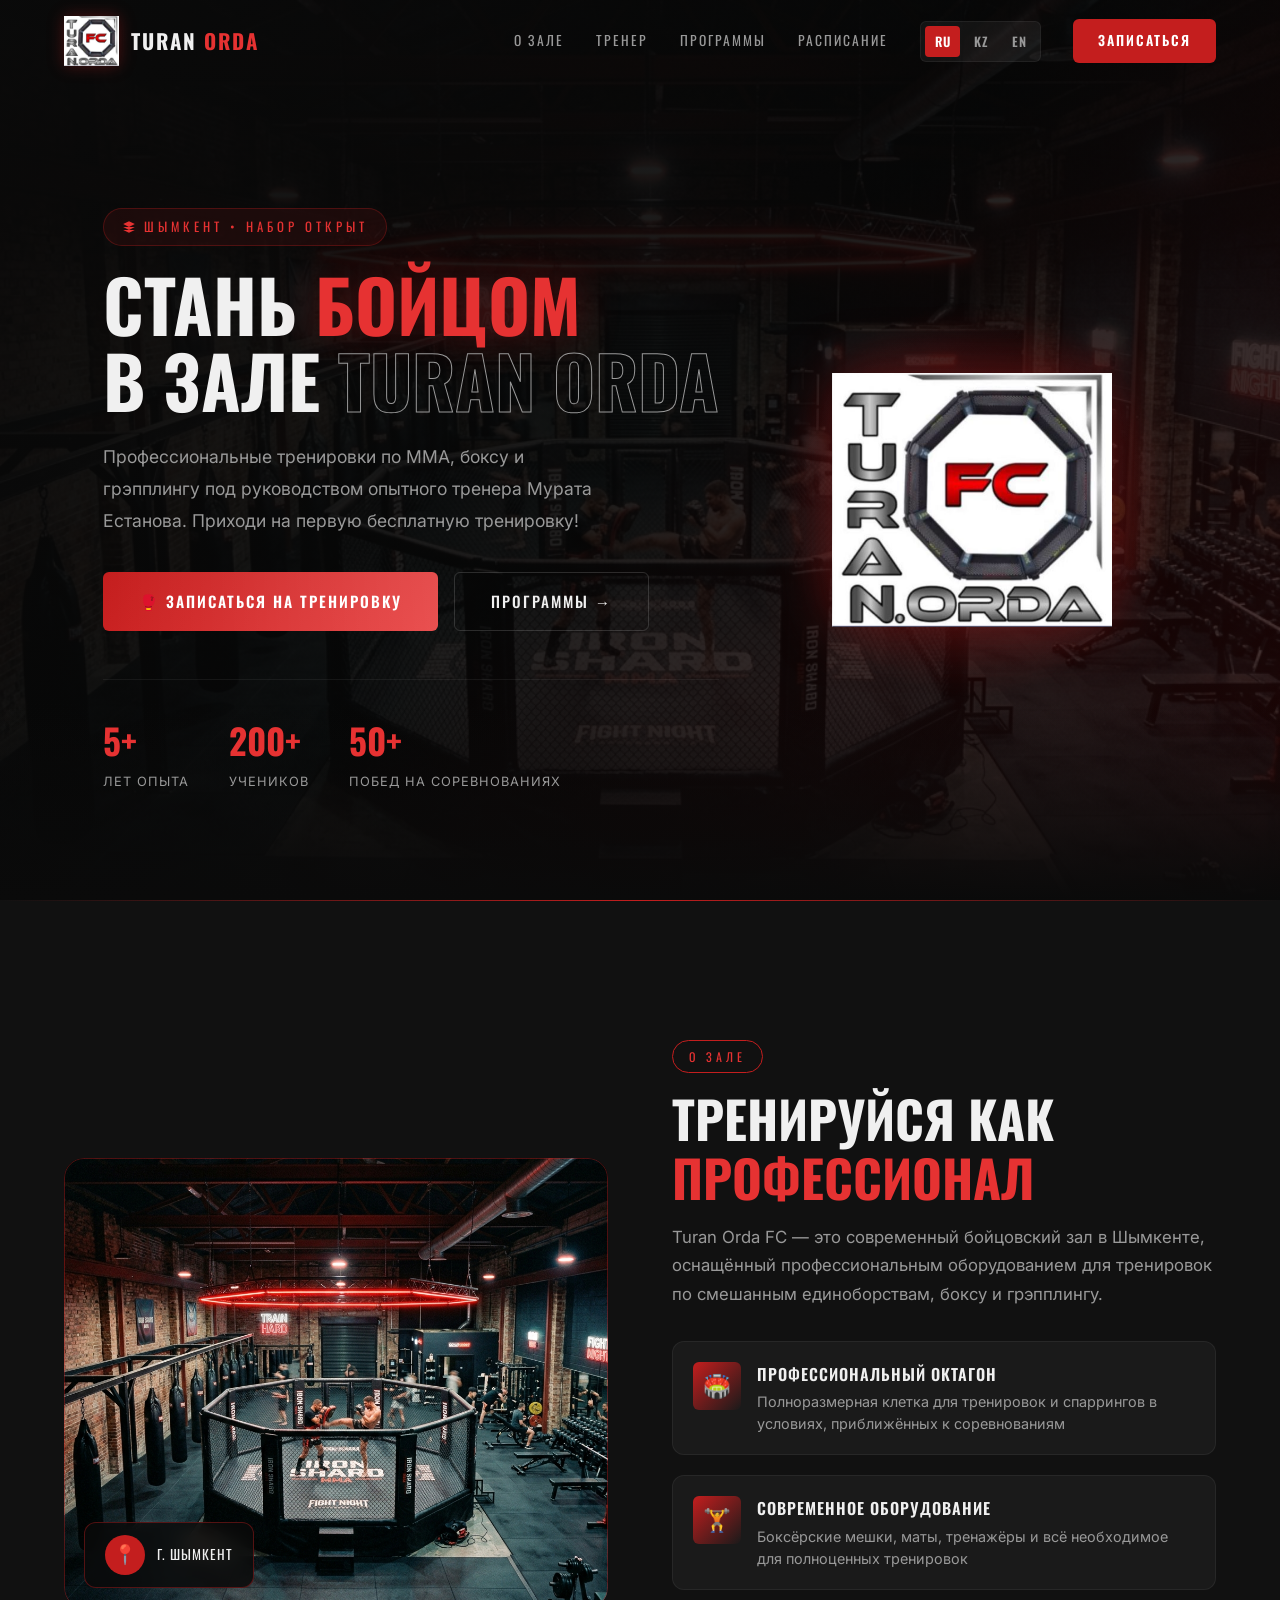
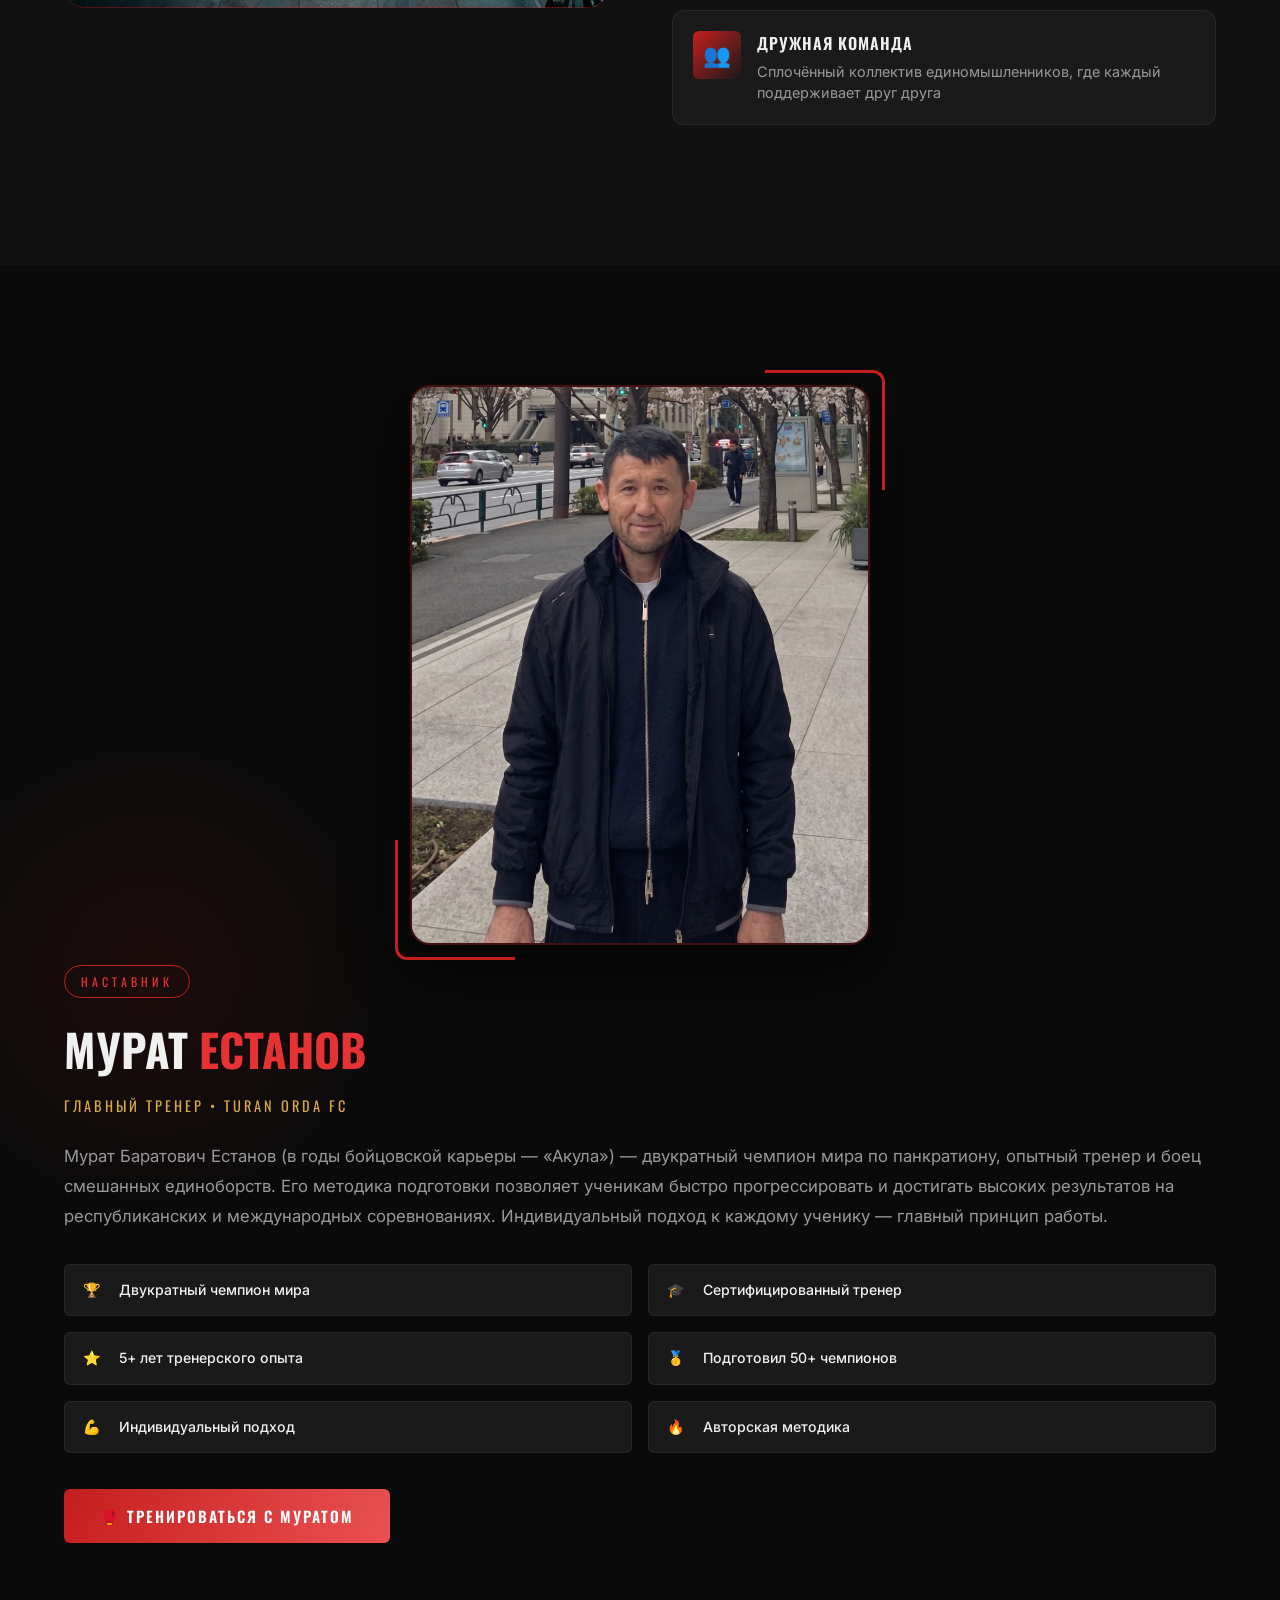
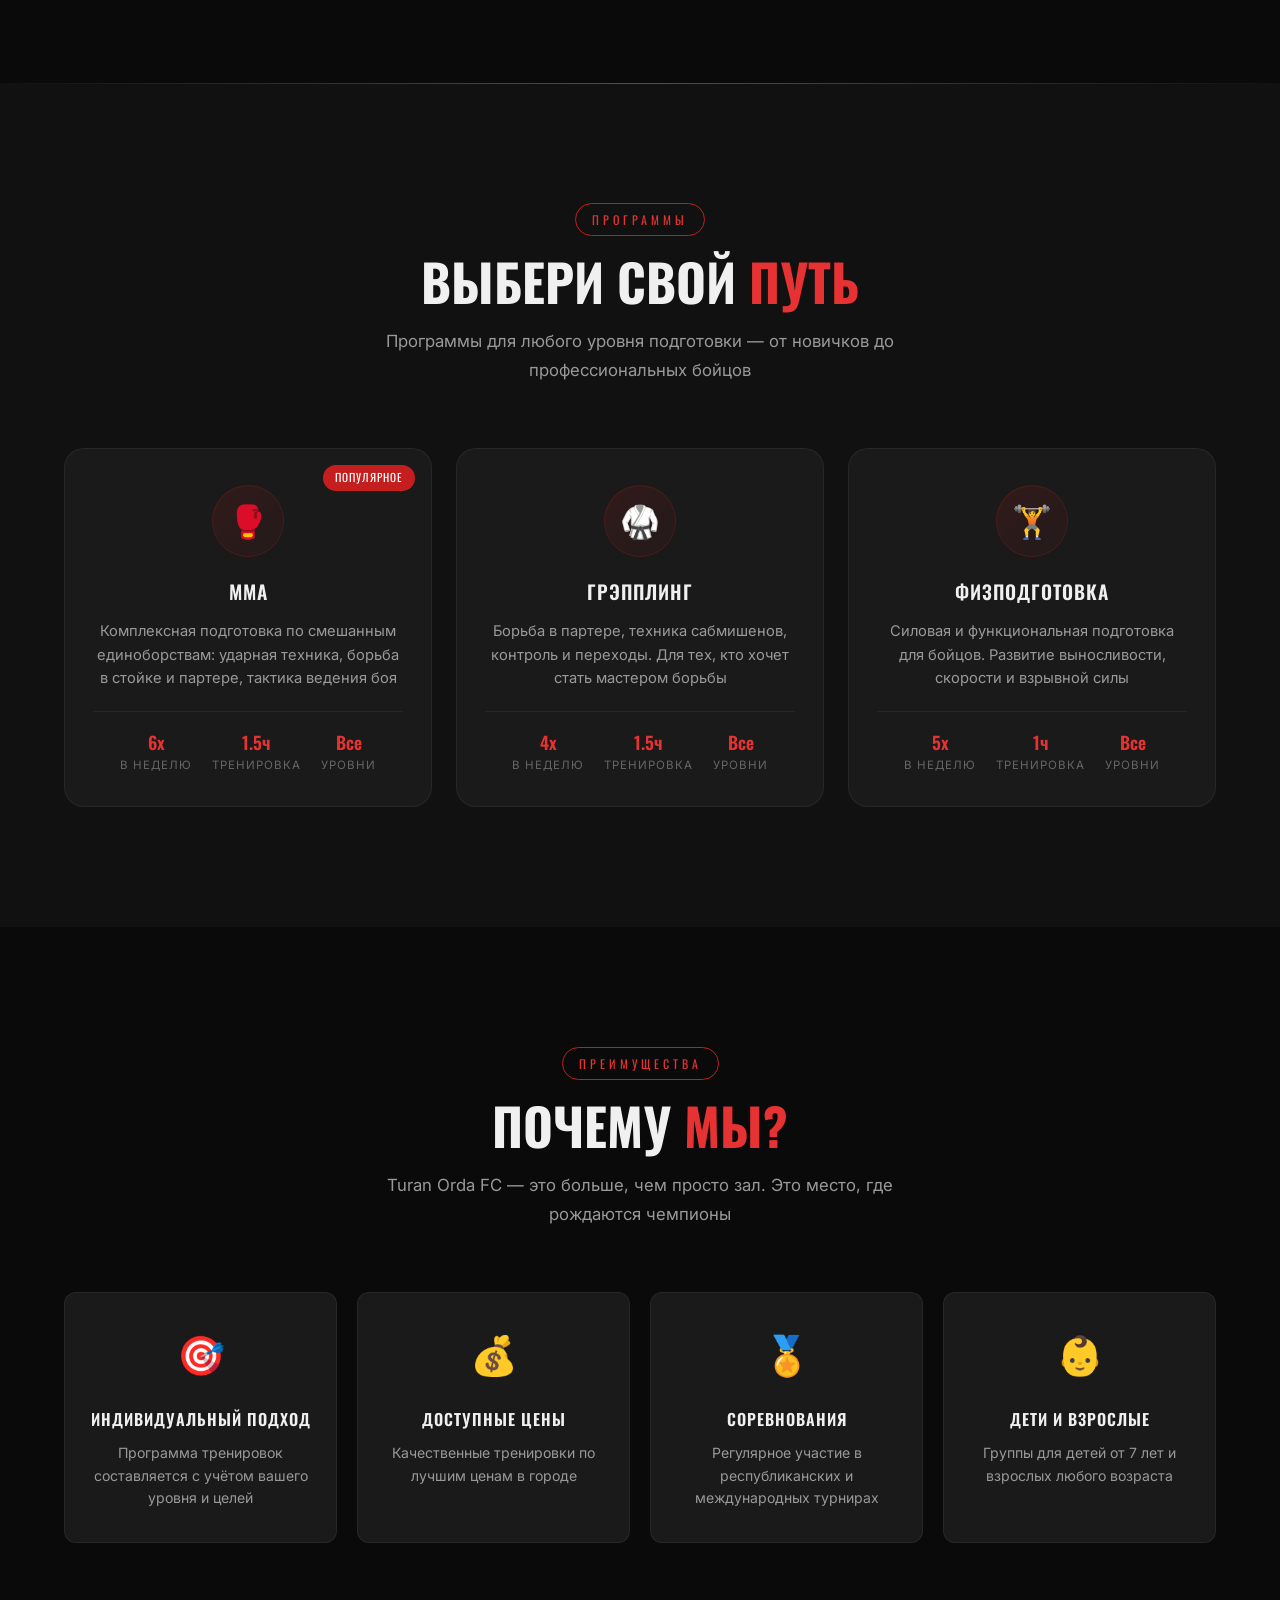
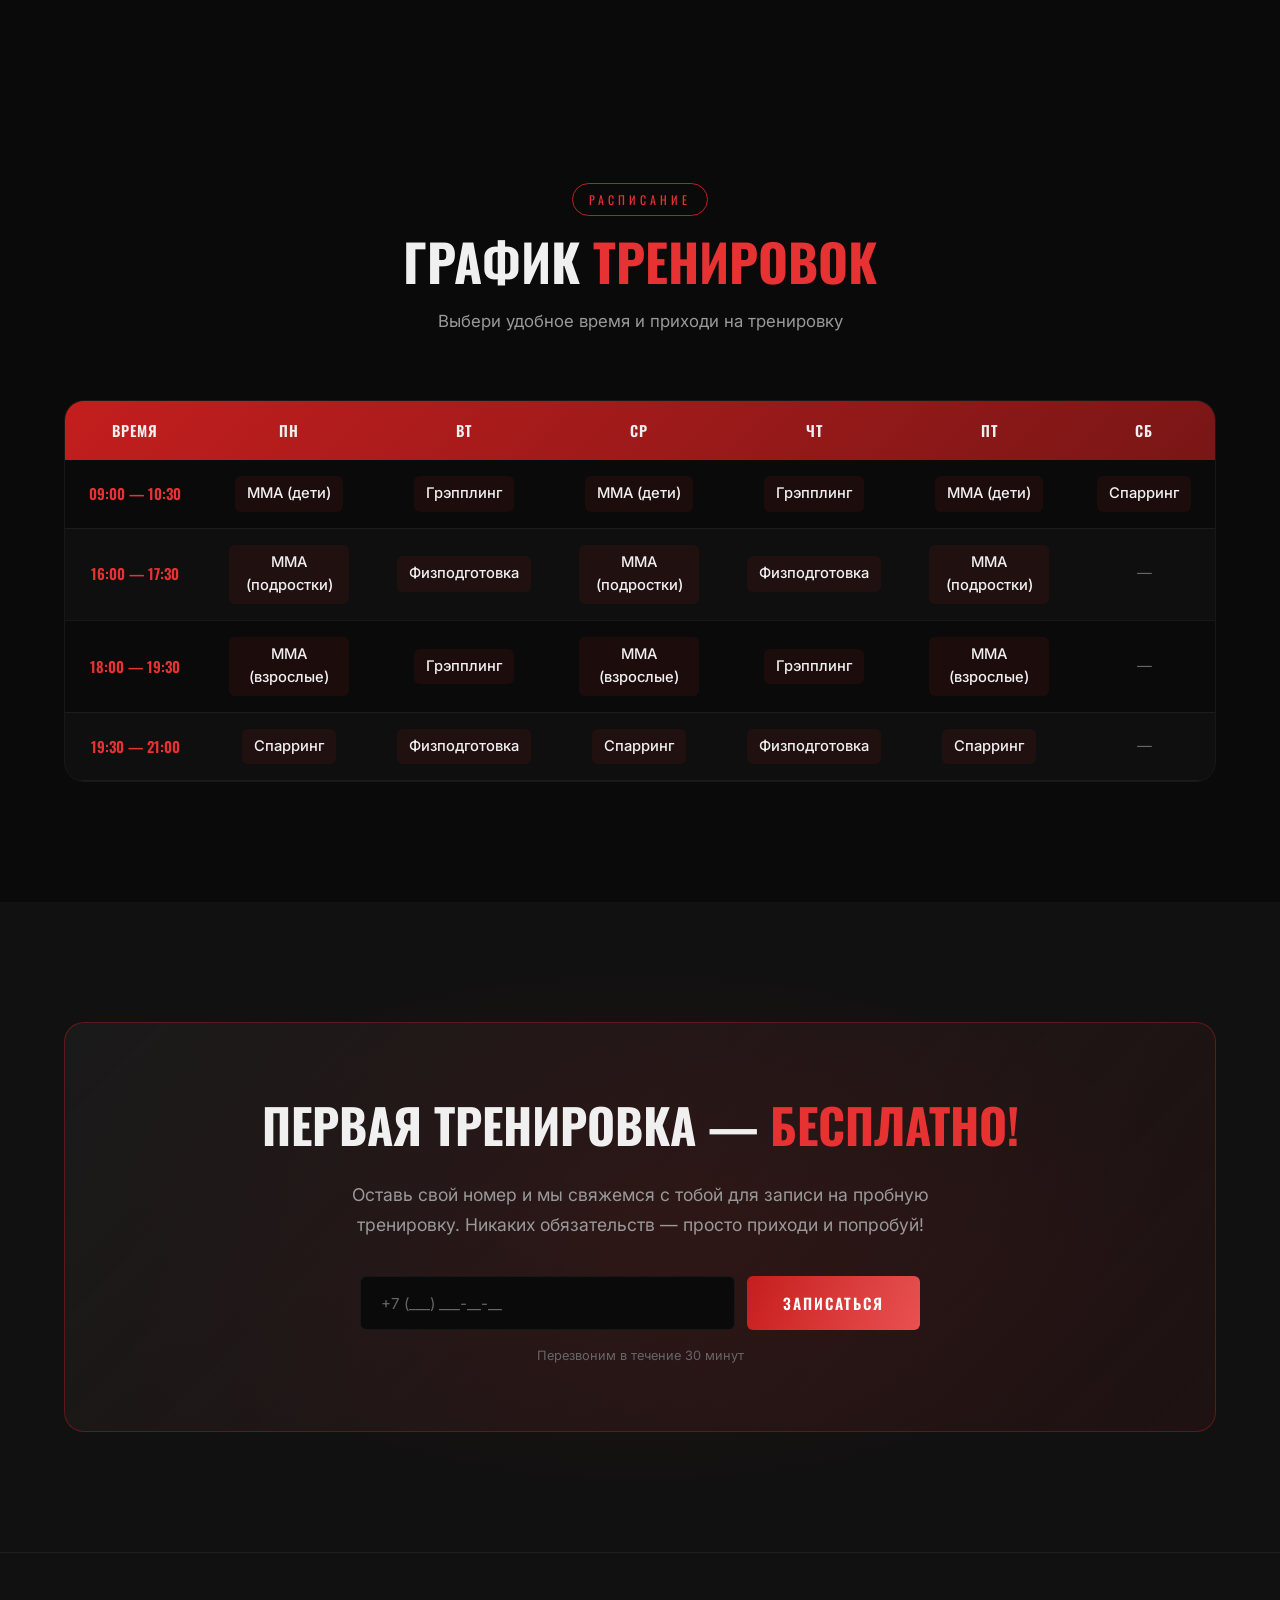
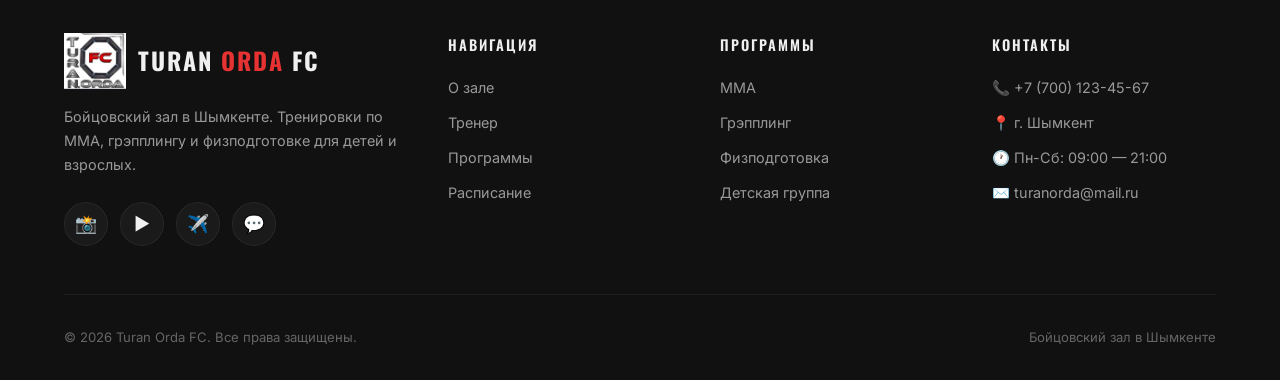
==== dark/index.html @ c07f5b9b "Initial commit: Turan Orda Landing Page" ====
<!DOCTYPE html>
<html lang="ru">
<head>
  <meta charset="UTF-8">
  <meta name="viewport" content="width=device-width, initial-scale=1.0">
  <meta name="description" content="Turan Orda FC — бойцовский зал в Шымкенте. Тренировки по ММА, боксу, грэпплингу под руководством тренера Мурата Естанова. Набор учеников!">
  <meta name="keywords" content="Туран Орда, Turan Orda FC, ММА Шымкент, бокс Шымкент, бойцовский клуб, Мурат Естанов, единоборства, тренировки">
  <title>Turan Orda FC — Бойцовский зал в Шымкенте | Набор учеников</title>
  <link rel="stylesheet" href="style.css">
  <link rel="icon" type="image/png" href="images/logo.png">
</head>
<body>

  <!-- ===== NAVBAR ===== -->
  <nav class="navbar" id="navbar">
    <div class="container">
      <a href="#" class="nav-logo">
        <img src="images/logo.png" alt="Turan Orda FC Logo">
        <span class="nav-logo-text">Turan <span>Orda</span></span>
      </a>
      <div class="nav-links" id="navLinks">
        <a href="#about" data-i18n="nav-about">О зале</a>
        <a href="#trainer" data-i18n="nav-trainer">Тренер</a>
        <a href="#programs" data-i18n="nav-programs">Программы</a>
        <a href="#schedule" data-i18n="nav-schedule">Расписание</a>

        <!-- Language Switcher -->
        <div class="lang-switcher">
          <button class="lang-btn active" data-lang="ru">RU</button>
          <button class="lang-btn" data-lang="kz">KZ</button>
          <button class="lang-btn" data-lang="en">EN</button>
        </div>

        <a href="#" class="nav-cta" id="navCtaBtn" data-i18n="nav-cta">Записаться</a>
      </div>
      <div class="nav-hamburger" id="hamburger" aria-label="Меню">
        <span></span>
        <span></span>
        <span></span>
      </div>
    </div>
  </nav>

  <!-- ===== HERO ===== -->
  <section class="hero" id="hero">
    <div class="hero-bg">
      <img src="images/gym.png" alt="Turan Orda FC Gym">
    </div>
    <div class="container">
      <div class="hero-content">
        <div class="hero-tag">
          <svg viewBox="0 0 24 24"><path d="M12 2L2 7l10 5 10-5-10-5zM2 17l10 5 10-5M2 12l10 5 10-5"/></svg>
          <span data-i18n="hero-tag">Шымкент • Набор открыт</span>
        </div>
        <h1 class="hero-title" data-i18n="hero-title">
          Стань <span class="highlight">бойцом</span><br>
          в зале <span class="outline-text">Turan Orda</span>
        </h1>
        <p class="hero-desc" data-i18n="hero-desc">
          Профессиональные тренировки по ММА, боксу и грэпплингу под руководством 
          опытного тренера Мурата Естанова. Приходи на первую бесплатную тренировку!
        </p>
        <div class="hero-buttons">
          <button class="btn-primary" id="heroCtaBtn">
            <span data-i18n="hero-btn-cta">🥊 Записаться на тренировку</span>
          </button>
          <a href="#programs" class="btn-outline">
            <span data-i18n="hero-btn-programs">Программы →</span>
          </a>
        </div>
        <div class="hero-stats">
          <div class="hero-stat">
            <div class="hero-stat-number" id="statYears">5+</div>
            <div class="hero-stat-label" data-i18n="hero-stat-years">Лет опыта</div>
          </div>
          <div class="hero-stat">
            <div class="hero-stat-number" id="statStudents">200+</div>
            <div class="hero-stat-label" data-i18n="hero-stat-students">Учеников</div>
          </div>
          <div class="hero-stat">
            <div class="hero-stat-number" id="statWins">50+</div>
            <div class="hero-stat-label" data-i18n="hero-stat-wins">Побед на соревнованиях</div>
          </div>
        </div>
      </div>
      <div class="hero-visual">
        <div class="hero-logo-wrapper">
          <img src="images/logo.png" alt="Turan Orda FC">
        </div>
      </div>
    </div>
  </section>

  <!-- ===== ABOUT ===== -->
  <section class="about" id="about">
    <div class="container">
      <div class="about-image-wrapper animate-on-scroll">
        <img src="images/gym.png" alt="Зал Turan Orda FC внутри">
        <div class="about-image-badge">
          <div class="about-image-badge-icon">📍</div>
          <div class="about-image-badge-text" data-i18n="about-badge-city">г. Шымкент</div>
        </div>
      </div>
      <div class="about-content animate-on-scroll">
        <span class="section-badge" data-i18n="about-badge">О зале</span>
        <h2 class="section-title" data-i18n="about-title">Тренируйся как <span>профессионал</span></h2>
        <p class="section-subtitle" data-i18n="about-subtitle">
          Turan Orda FC — это современный бойцовский зал в Шымкенте, оснащённый профессиональным 
          оборудованием для тренировок по смешанным единоборствам, боксу и грэпплингу.
        </p>
        <div class="about-features">
          <div class="about-feature">
            <div class="about-feature-icon">🏟️</div>
            <div>
              <h4 data-i18n="about-f1-title">Профессиональный октагон</h4>
              <p data-i18n="about-f1-desc">Полноразмерная клетка для тренировок и спаррингов в условиях, приближённых к соревнованиям</p>
            </div>
          </div>
          <div class="about-feature">
            <div class="about-feature-icon">🏋️</div>
            <div>
              <h4 data-i18n="about-f2-title">Современное оборудование</h4>
              <p data-i18n="about-f2-desc">Боксёрские мешки, маты, тренажёры и всё необходимое для полноценных тренировок</p>
            </div>
          </div>
          <div class="about-feature">
            <div class="about-feature-icon">👥</div>
            <div>
              <h4 data-i18n="about-f3-title">Дружная команда</h4>
              <p data-i18n="about-f3-desc">Сплочённый коллектив единомышленников, где каждый поддерживает друг друга</p>
            </div>
          </div>
        </div>
      </div>
    </div>
  </section>

  <!-- ===== TRAINER ===== -->
  <section class="trainer" id="trainer">
    <div class="container">
      <div class="trainer-image animate-on-scroll">
        <img src="images/trainer.jpg" alt="Тренер Мурат Естанов" class="trainer-photo">
        <div class="trainer-photo-decoration"></div>
        <div class="trainer-photo-decoration-bottom"></div>
      </div>
      <div class="trainer-content animate-on-scroll">
        <span class="section-badge" data-i18n="trainer-badge">Наставник</span>
        <h2 class="trainer-name" data-i18n="trainer-name">Мурат <span>Естанов</span></h2>
        <div class="trainer-role" data-i18n="trainer-role">Главный тренер • Turan Orda FC</div>
        <p class="trainer-bio" data-i18n="trainer-bio">
          Мурат Баратович Естанов (в годы бойцовской карьеры — «Акула») — двукратный чемпион мира по панкратиону, опытный тренер и боец смешанных единоборств. Его методика подготовки позволяет ученикам быстро прогрессировать и достигать высоких результатов на республиканских и международных соревнованиях. Индивидуальный подход к каждому ученику — главный принцип работы.
        </p>
        <div class="trainer-achievements">
          <div class="trainer-achievement">
            <span class="trainer-achievement-icon">🏆</span>
            <span data-i18n="trainer-a1">Двукратный чемпион мира</span>
          </div>
          <div class="trainer-achievement">
            <span class="trainer-achievement-icon">🎓</span>
            <span data-i18n="trainer-a2">Сертифицированный тренер</span>
          </div>
          <div class="trainer-achievement">
            <span class="trainer-achievement-icon">⭐</span>
            <span data-i18n="trainer-a3">5+ лет тренерского опыта</span>
          </div>
          <div class="trainer-achievement">
            <span class="trainer-achievement-icon">🥇</span>
            <span data-i18n="trainer-a4">Подготовил 50+ чемпионов</span>
          </div>
          <div class="trainer-achievement">
            <span class="trainer-achievement-icon">💪</span>
            <span data-i18n="trainer-a5">Индивидуальный подход</span>
          </div>
          <div class="trainer-achievement">
            <span class="trainer-achievement-icon">🔥</span>
            <span data-i18n="trainer-a6">Авторская методика</span>
          </div>
        </div>
        <button class="btn-primary" id="trainerCtaBtn">
          <span data-i18n="trainer-btn-cta">🥊 Тренироваться с Муратом</span>
        </button>
      </div>
    </div>
  </section>

  <!-- ===== PROGRAMS ===== -->
  <section class="programs" id="programs">
    <div class="container">
      <div class="programs-header animate-on-scroll">
        <span class="section-badge" data-i18n="programs-badge">Программы</span>
        <h2 class="section-title" data-i18n="programs-title">Выбери свой <span>путь</span></h2>
        <p class="section-subtitle" data-i18n="programs-subtitle">
          Программы для любого уровня подготовки — от новичков до профессиональных бойцов
        </p>
      </div>
      <div class="programs-grid">
        <div class="program-card animate-on-scroll">
          <span class="program-card-tag" data-i18n="programs-tag-popular">Популярное</span>
          <div class="program-card-icon">🥊</div>
          <div class="program-card-body">
            <h3 class="program-card-title" data-i18n="program1-title">ММА</h3>
            <p class="program-card-desc" data-i18n="program1-desc">
              Комплексная подготовка по смешанным единоборствам: ударная техника, борьба в стойке и партере, тактика ведения боя
            </p>
            <div class="program-card-details">
              <div class="program-card-detail">
                <div class="program-card-detail-value">6x</div>
                <div class="program-card-detail-label" data-i18n="program-label-week">в неделю</div>
              </div>
              <div class="program-card-detail">
                <div class="program-card-detail-value">1.5ч</div>
                <div class="program-card-detail-label" data-i18n="program-label-class">тренировка</div>
              </div>
              <div class="program-card-detail">
                <div class="program-card-detail-value" data-i18n="program-val-all">Все</div>
                <div class="program-card-detail-label" data-i18n="program-label-groups">уровни</div>
              </div>
            </div>
          </div>
        </div>

        <div class="program-card animate-on-scroll">
          <div class="program-card-icon">🥋</div>
          <div class="program-card-body">
            <h3 class="program-card-title" data-i18n="program2-title">Грэпплинг</h3>
            <p class="program-card-desc" data-i18n="program2-desc">
              Борьба в партере, техника сабмишенов, контроль и переходы. Для тех, кто хочет стать мастером борьбы
            </p>
            <div class="program-card-details">
              <div class="program-card-detail">
                <div class="program-card-detail-value">4x</div>
                <div class="program-card-detail-label" data-i18n="program-label-week">в неделю</div>
              </div>
              <div class="program-card-detail">
                <div class="program-card-detail-value">1.5ч</div>
                <div class="program-card-detail-label" data-i18n="program-label-class">тренировка</div>
              </div>
              <div class="program-card-detail">
                <div class="program-card-detail-value" data-i18n="program-val-all">Все</div>
                <div class="program-card-detail-label" data-i18n="program-label-groups">уровни</div>
              </div>
            </div>
          </div>
        </div>

        <div class="program-card animate-on-scroll">
          <div class="program-card-icon">🏋️</div>
          <div class="program-card-body">
            <h3 class="program-card-title" data-i18n="program3-title">Физподготовка</h3>
            <p class="program-card-desc" data-i18n="program3-desc">
              Силовая и функциональная подготовка для бойцов. Развитие выносливости, скорости и взрывной силы
            </p>
            <div class="program-card-details">
              <div class="program-card-detail">
                <div class="program-card-detail-value">5x</div>
                <div class="program-card-detail-label" data-i18n="program-label-week">в неделю</div>
              </div>
              <div class="program-card-detail">
                <div class="program-card-detail-value">1ч</div>
                <div class="program-card-detail-label" data-i18n="program-label-class">тренировка</div>
              </div>
              <div class="program-card-detail">
                <div class="program-card-detail-value" data-i18n="program-val-all">Все</div>
                <div class="program-card-detail-label" data-i18n="program-label-groups">уровни</div>
              </div>
            </div>
          </div>
        </div>
      </div>
    </div>
  </section>

  <!-- ===== BENEFITS ===== -->
  <section class="benefits" id="benefits">
    <div class="container">
      <div class="benefits-header animate-on-scroll">
        <span class="section-badge" data-i18n="benefits-badge">Преимущества</span>
        <h2 class="section-title" data-i18n="benefits-title">Почему <span>мы?</span></h2>
        <p class="section-subtitle" data-i18n="benefits-subtitle">
          Turan Orda FC — это больше, чем просто зал. Это место, где рождаются чемпионы
        </p>
      </div>
      <div class="benefits-grid">
        <div class="benefit-card animate-on-scroll">
          <span class="benefit-icon">🎯</span>
          <h4 class="benefit-title" data-i18n="benefit1-title">Индивидуальный подход</h4>
          <p class="benefit-desc" data-i18n="benefit1-desc">Программа тренировок составляется с учётом вашего уровня и целей</p>
        </div>
        <div class="benefit-card animate-on-scroll">
          <span class="benefit-icon">💰</span>
          <h4 class="benefit-title" data-i18n="benefit2-title">Доступные цены</h4>
          <p class="benefit-desc" data-i18n="benefit2-desc">Качественные тренировки по лучшим ценам в городе</p>
        </div>
        <div class="benefit-card animate-on-scroll">
          <span class="benefit-icon">🏅</span>
          <h4 class="benefit-title" data-i18n="benefit3-title">Соревнования</h4>
          <p class="benefit-desc" data-i18n="benefit3-desc">Регулярное участие в республиканских и международных турнирах</p>
        </div>
        <div class="benefit-card animate-on-scroll">
          <span class="benefit-icon">👶</span>
          <h4 class="benefit-title" data-i18n="benefit4-title">Дети и взрослые</h4>
          <p class="benefit-desc" data-i18n="benefit4-desc">Группы для детей от 7 лет и взрослых любого возраста</p>
        </div>
      </div>
    </div>
  </section>

  <!-- ===== SCHEDULE ===== -->
  <section class="schedule" id="schedule">
    <div class="container">
      <div class="schedule-header animate-on-scroll">
        <span class="section-badge" data-i18n="schedule-badge">Расписание</span>
        <h2 class="section-title" data-i18n="schedule-title">График <span>тренировок</span></h2>
        <p class="section-subtitle" data-i18n="schedule-subtitle">
          Выбери удобное время и приходи на тренировку
        </p>
      </div>
      <div class="schedule-table-wrapper animate-on-scroll">
        <table class="schedule-table">
          <thead>
            <tr>
              <th data-i18n="sch-time">Время</th>
              <th data-i18n="sch-mon">Пн</th>
              <th data-i18n="sch-tue">Вт</th>
              <th data-i18n="sch-wed">Ср</th>
              <th data-i18n="sch-thu">Чт</th>
              <th data-i18n="sch-fri">Пт</th>
              <th data-i18n="sch-sat">Сб</th>
            </tr>
          </thead>
          <tbody>
            <tr>
              <td class="schedule-time">09:00 — 10:30</td>
              <td><span class="schedule-active" data-i18n="sch-active-kids-mma">ММА (дети)</span></td>
              <td><span class="schedule-active" data-i18n="sch-active-grap">Грэпплинг</span></td>
              <td><span class="schedule-active" data-i18n="sch-active-kids-mma">ММА (дети)</span></td>
              <td><span class="schedule-active" data-i18n="sch-active-grap">Грэпплинг</span></td>
              <td><span class="schedule-active" data-i18n="sch-active-kids-mma">ММА (дети)</span></td>
              <td><span class="schedule-active" data-i18n="sch-active-spar">Спарринг</span></td>
            </tr>
            <tr>
              <td class="schedule-time">16:00 — 17:30</td>
              <td><span class="schedule-active" data-i18n="sch-active-teens-mma">ММА (подростки)</span></td>
              <td><span class="schedule-active" data-i18n="sch-active-ofp">Физподготовка</span></td>
              <td><span class="schedule-active" data-i18n="sch-active-teens-mma">ММА (подростки)</span></td>
              <td><span class="schedule-active" data-i18n="sch-active-ofp">Физподготовка</span></td>
              <td><span class="schedule-active" data-i18n="sch-active-teens-mma">ММА (подростки)</span></td>
              <td><span class="schedule-rest">—</span></td>
            </tr>
            <tr>
              <td class="schedule-time">18:00 — 19:30</td>
              <td><span class="schedule-active" data-i18n="sch-active-adults-mma">ММА (взрослые)</span></td>
              <td><span class="schedule-active" data-i18n="sch-active-grap">Грэпплинг</span></td>
              <td><span class="schedule-active" data-i18n="sch-active-adults-mma">ММА (взрослые)</span></td>
              <td><span class="schedule-active" data-i18n="sch-active-grap">Грэпплинг</span></td>
              <td><span class="schedule-active" data-i18n="sch-active-adults-mma">ММА (взрослые)</span></td>
              <td><span class="schedule-rest">—</span></td>
            </tr>
            <tr>
              <td class="schedule-time">19:30 — 21:00</td>
              <td><span class="schedule-active" data-i18n="sch-active-spar">Спарринг</span></td>
              <td><span class="schedule-active" data-i18n="sch-active-ofp">Физподготовка</span></td>
              <td><span class="schedule-active" data-i18n="sch-active-spar">Спарринг</span></td>
              <td><span class="schedule-active" data-i18n="sch-active-ofp">Физподготовка</span></td>
              <td><span class="schedule-active" data-i18n="sch-active-spar">Спарринг</span></td>
              <td><span class="schedule-rest">—</span></td>
            </tr>
          </tbody>
        </table>
      </div>
    </div>
  </section>

  <!-- ===== CTA ===== -->
  <section class="cta" id="cta">
    <div class="container">
      <div class="cta-box animate-on-scroll">
        <h2 class="cta-title" data-i18n="cta-title">Первая тренировка — <span>бесплатно!</span></h2>
        <p class="cta-desc" data-i18n="cta-desc">
          Оставь свой номер и мы свяжемся с тобой для записи на пробную тренировку. 
          Никаких обязательств — просто приходи и попробуй!
        </p>
        <div class="cta-form" id="ctaForm">
          <input type="tel" placeholder="+7 (___) ___-__-__" id="ctaPhone" autocomplete="tel" data-i18n="[placeholder]cta-phone-placeholder">
          <button class="btn-primary" id="ctaSubmitBtn" data-i18n="cta-btn">Записаться</button>
        </div>
        <p class="cta-note" data-i18n="cta-note">Перезвоним в течение 30 минут</p>
      </div>
    </div>
  </section>

  <!-- ===== FOOTER ===== -->
  <footer class="footer" id="contacts">
    <div class="container">
      <div class="footer-grid">
        <div class="footer-brand">
          <div class="footer-brand-logo">
            <img src="images/logo.png" alt="Turan Orda FC">
            <span class="footer-brand-name">Turan <span>Orda</span> FC</span>
          </div>
          <p data-i18n="footer-desc">
            Бойцовский зал в Шымкенте. Тренировки по ММА, грэпплингу и физподготовке 
            для детей и взрослых.
          </p>
          <div class="footer-social">
            <a href="#" title="Instagram" aria-label="Instagram">📸</a>
            <a href="#" title="YouTube" aria-label="YouTube">▶️</a>
            <a href="#" title="Telegram" aria-label="Telegram">✈️</a>
            <a href="#" title="WhatsApp" aria-label="WhatsApp">💬</a>
          </div>
        </div>
        <div class="footer-column">
          <h4 data-i18n="footer-col-nav">Навигация</h4>
          <ul>
            <li><a href="#about" data-i18n="nav-about">О зале</a></li>
            <li><a href="#trainer" data-i18n="nav-trainer">Тренер</a></li>
            <li><a href="#programs" data-i18n="nav-programs">Программы</a></li>
            <li><a href="#schedule" data-i18n="nav-schedule">Расписание</a></li>
          </ul>
        </div>
        <div class="footer-column">
          <h4 data-i18n="footer-col-prog">Программы</h4>
          <ul>
            <li><a href="#programs" data-i18n="program1-title">ММА</a></li>
            <li><a href="#programs" data-i18n="program2-title">Грэпплинг</a></li>
            <li><a href="#programs" data-i18n="program3-title">Физподготовка</a></li>
            <li><a href="#programs" data-i18n="footer-kids-group">Детская группа</a></li>
          </ul>
        </div>
        <div class="footer-column">
          <h4 data-i18n="footer-col-contacts">Контакты</h4>
          <ul>
            <li><a href="tel:+77001234567">📞 +7 (700) 123-45-67</a></li>
            <li><a href="#" data-i18n="footer-address">📍 г. Шымкент</a></li>
            <li><a href="#" data-i18n="footer-hours">🕐 Пн-Сб: 09:00 — 21:00</a></li>
            <li><a href="mailto:turanorda@mail.ru">✉️ turanorda@mail.ru</a></li>
          </ul>
        </div>
      </div>
      <div class="footer-bottom">
        <p data-i18n="footer-copyright">© 2026 Turan Orda FC. Все права защищены.</p>
        <p data-i18n="footer-sub-copyright">Бойцовский зал в Шымкенте</p>
      </div>
    </div>
  </footer>

  <!-- ===== MODAL ===== -->
  <div class="modal-overlay" id="modalOverlay">
    <div class="modal" id="signupModal">
      <button class="modal-close" id="modalClose" aria-label="Закрыть">✕</button>
      <div id="modalFormContent">
        <h2 data-i18n="modal-title">Запись на <span>тренировку</span></h2>
        <p data-i18n="modal-desc">Заполни форму и мы свяжемся с тобой</p>
        <form class="modal-form" id="signupForm">
          <input type="text" placeholder="Ваше имя" id="signupName" required data-i18n="[placeholder]modal-name-placeholder">
          <input type="tel" placeholder="+7 (___) ___-__-__" id="signupPhone" required data-i18n="[placeholder]modal-phone-placeholder">
          <select id="signupProgram">
            <option value="" disabled selected data-i18n="modal-opt-prog">Выберите программу</option>
            <option value="mma" data-i18n="program1-title">ММА</option>
            <option value="grappling" data-i18n="program2-title">Грэпплинг</option>
            <option value="fitness" data-i18n="program3-title">Физподготовка</option>
            <option value="kids" data-i18n="footer-kids-group">Детская группа</option>
          </select>
          <select id="signupAge">
            <option value="" disabled selected data-i18n="modal-opt-age">Возрастная группа</option>
            <option value="kids" data-i18n="modal-age-kids">Дети (7-12 лет)</option>
            <option value="teens" data-i18n="modal-age-teens">Подростки (13-17 лет)</option>
            <option value="adults" data-i18n="modal-age-adults">Взрослые (18+)</option>
          </select>
          <button type="submit" class="btn-primary" data-i18n="modal-btn">🥊 Отправить заявку</button>
        </form>
      </div>
      <div class="modal-success" id="modalSuccess">
        <div class="modal-success-icon">✅</div>
        <h3 data-i18n="modal-success-title">Заявка отправлена!</h3>
        <p data-i18n="modal-success-desc">Мы перезвоним вам в ближайшее время для подтверждения записи</p>
      </div>
    </div>
  </div>

  <!-- ===== SCROLL TO TOP ===== -->
  <button class="scroll-top" id="scrollTopBtn" aria-label="Наверх">↑</button>

  <script>
    // ---- Translation Dictionary ----
    const i18n = {
      ru: {
        "nav-about": "О зале",
        "nav-trainer": "Тренер",
        "nav-programs": "Программы",
        "nav-schedule": "Расписание",
        "nav-cta": "Записаться",
        "hero-tag": "Шымкент • Набор открыт",
        "hero-title": "Стань <span class=\"highlight\">бойцом</span><br>в зале <span class=\"outline-text\">Turan Orda</span>",
        "hero-desc": "Профессиональные тренировки по ММА, боксу и грэпплингу под руководством опытного тренера Мурата Естанова. Приходи на первую бесплатную тренировку!",
        "hero-btn-cta": "🥊 Записаться на тренировку",
        "hero-btn-programs": "Программы →",
        "hero-stat-years": "Лет опыта",
        "hero-stat-students": "Учеников",
        "hero-stat-wins": "Побед на соревнованиях",
        "about-badge-city": "г. Шымкент",
        "about-badge": "О зале",
        "about-title": "Тренируйся как <span>профессионал</span>",
        "about-subtitle": "Turan Orda FC — это современный бойцовский зал в Шымкенте, оснащённый профессиональным оборудованием для тренировок по смешанным единоборствам, боксу и грэпплингу.",
        "about-f1-title": "Профессиональный октагон",
        "about-f1-desc": "Полноразмерная клетка для тренировок и спаррингов в условиях, приближённых к соревнованиям",
        "about-f2-title": "Современное оборудование",
        "about-f2-desc": "Боксёрские мешки, маты, тренажёры и всё необходимое для полноценных тренировок",
        "about-f3-title": "Дружная команда",
        "about-f3-desc": "Сплочённый коллектив единомышленников, где каждый поддерживает друг друга",
        "trainer-badge": "Наставник",
        "trainer-name": "Мурат <span>Естанов</span>",
        "trainer-role": "Главный тренер • Turan Orda FC",
        "trainer-bio": "Мурат Баратович Естанов (в годы бойцовской карьеры — «Акула») — двукратный чемпион мира по панкратиону, опытный тренер и боец смешанных единоборств. Его методика подготовки позволяет ученикам быстро прогрессировать и достигать высоких результатов на республиканских и международных соревнованиях. Индивидуальный подход к каждому ученику — главный принцип работы.",
        "trainer-a1": "Двукратный чемпион мира",
        "trainer-a2": "Сертифицированный тренер",
        "trainer-a3": "5+ лет тренерского опыта",
        "trainer-a4": "Подготовил 50+ чемпионов",
        "trainer-a5": "Индивидуальный подход",
        "trainer-a6": "Авторская методика",
        "trainer-btn-cta": "🥊 Тренироваться с Муратом",
        "programs-badge": "Программы",
        "programs-title": "Выбери свой <span>путь</span>",
        "programs-subtitle": "Программы для любого уровня подготовки — от новичков до профессиональных бойцов",
        "programs-tag-popular": "Популярное",
        "program1-title": "ММА",
        "program1-desc": "Комплексная подготовка по смешанным единоборствам: ударная техника, борьба в стойке и партере, тактика ведения боя",
        "program-label-week": "в неделю",
        "program-label-class": "тренировка",
        "program-val-all": "Все",
        "program-label-groups": "уровни",
        "program2-title": "Грэпплинг",
        "program2-desc": "Борьба в партере, техника сабмишенов, контроль и переходы. Для тех, кто хочет стать мастером борьбы",
        "program3-title": "Физподготовка",
        "program3-desc": "Силовая и функциональная подготовка для бойцов. Развитие выносливости, скорости и взрывной силы",
        "benefits-badge": "Преимущества",
        "benefits-title": "Почему <span>мы?</span>",
        "benefits-subtitle": "Turan Orda FC — это больше, чем просто зал. Это место, где рождаются чемпионы",
        "benefit1-title": "Индивидуальный подход",
        "benefit1-desc": "Программа тренировок составляется с учётом вашего уровня и целей",
        "benefit2-title": "Доступные цены",
        "benefit2-desc": "Качественные тренировки по лучшим ценам в городе",
        "benefit3-title": "Соревнования",
        "benefit3-desc": "Регулярное участие в республиканских и международных турнирах",
        "benefit4-title": "Дети и взрослые",
        "benefit4-desc": "Группы для детей от 7 лет и взрослых любого возраста",
        "schedule-badge": "Расписание",
        "schedule-title": "График <span>тренировок</span>",
        "schedule-subtitle": "Выбери удобное время и приходи на тренировку",
        "sch-time": "Время",
        "sch-mon": "Пн",
        "sch-tue": "Вт",
        "sch-wed": "Ср",
        "sch-thu": "Чт",
        "sch-fri": "Пт",
        "sch-sat": "Сб",
        "sch-active-kids-mma": "ММА (дети)",
        "sch-active-grap": "Грэпплинг",
        "sch-active-spar": "Спарринг",
        "sch-active-teens-mma": "ММА (подростки)",
        "sch-active-ofp": "Физподготовка",
        "sch-active-adults-mma": "ММА (взрослые)",
        "cta-title": "Первая тренировка — <span>бесплатно!</span>",
        "cta-desc": "Оставь свой номер и мы свяжемся с тобой для записи на пробную тренировку. Никаких обязательств — просто приходи и попробуй!",
        "cta-phone-placeholder": "+7 (___) ___-__-__",
        "cta-btn": "Записаться",
        "cta-note": "Перезвоним в течение 30 минут",
        "footer-desc": "Бойцовский зал в Шымкенте. Тренировки по ММА, грэпплингу и физподготовке для детей и взрослых.",
        "footer-col-nav": "Навигация",
        "footer-col-prog": "Программы",
        "footer-kids-group": "Детская группа",
        "footer-col-contacts": "Контакты",
        "footer-address": "📍 г. Шымкент",
        "footer-hours": "🕐 Пн-Сб: 09:00 — 21:00",
        "footer-copyright": "© 2026 Turan Orda FC. Все права защищены.",
        "footer-sub-copyright": "Бойцовский зал в Шымкенте",
        "modal-title": "Запись на <span>тренировку</span>",
        "modal-desc": "Заполни форму и мы свяжемся с тобой",
        "modal-name-placeholder": "Ваше имя",
        "modal-phone-placeholder": "+7 (___) ___-__-__",
        "modal-opt-prog": "Выберите программу",
        "modal-opt-age": "Возрастная группа",
        "modal-age-kids": "Дети (7-12 лет)",
        "modal-age-teens": "Подростки (13-17 лет)",
        "modal-age-adults": "Взрослые (18+)",
        "modal-btn": "🥊 Отправить заявку",
        "modal-success-title": "Заявка отправлена!",
        "modal-success-desc": "Мы перезвоним вам в ближайшее время для подтверждения записи"
      },
      kz: {
        "nav-about": "Зал туралы",
        "nav-trainer": "Жаттықтырушы",
        "nav-programs": "Бағдарламалар",
        "nav-schedule": "Кесте",
        "nav-cta": "Жазылу",
        "hero-tag": "Шымкент • Қабылдау ашық",
        "hero-title": "Turan Orda<br>залында <span class=\"highlight\">жауынгер</span> бол",
        "hero-desc": "Тәжірибелі жаттықтырушы Мұрат Естановтың жетекшілігімен ММА, бокс және грэпплинг бойынша кәсіби жаттығулар. Бірінші тегін жаттығуға кел!",
        "hero-btn-cta": "🥊 Жаттығуға жазылу",
        "hero-btn-programs": "Бағдарламалар →",
        "hero-stat-years": "Жылдық тәжірибе",
        "hero-stat-students": "Шәкірттер",
        "hero-stat-wins": "Жеңістер",
        "about-badge-city": "Шымкент қ.",
        "about-badge": "Зал туралы",
        "about-title": "Кәсіби мамандарша <span>жаттық</span>",
        "about-subtitle": "Turan Orda FC — бұл Шымкенттегі аралас жекпе-жек, бокс және грэпплинг жаттығуларына арналған заманауи және кәсіби жабдықталған бойцовский зал.",
        "about-f1-title": "Кәсіби октагон",
        "about-f1-desc": "Нағыз жекпе-жек жағдайларына барынша жақындатылған жаттығулар мен спаррингтерге арналған толық өлшемді тор.",
        "about-f2-title": "Заманауи жабдықтар",
        "about-f2-desc": "Бокс қаптары, маттар, тренажерлер және толыққанды жаттығуларға қажетті барлық нәрсе",
        "about-f3-title": "Ұйымшыл ұжым",
        "about-f3-desc": "Өзін-өзі дамыту жолында әрқайсысы бір-бірін қолдайтын пікірлестердің ұйымшыл ұжымы.",
        "trainer-badge": "Бас бапкер",
        "trainer-name": "Мұрат <span>Естанов</span>",
        "trainer-role": "Бас жаттықтырушы • Turan Orda FC",
        "trainer-bio": "Мұрат Баратович Естанов (жекпе-жек жылдарында — «Акула») — панкратионнан екі дүркін әлем чемпионы, аралас жекпе-жектен тәжірибелі жаттықтырушы және бапкер. Оның бірегей жаттықтыру тәсілі шәкірттердің жылдам дамуына және республикалық пен халықаралық жарыстарда жоғары нәтижелерге қол жеткізуіне мүмкіндік береді. Әр шәкіртке жеке көзқарас — жұмыстың басты принципі.",
        "trainer-a1": "Екі дүркін әлем чемпионы",
        "trainer-a2": "Сертификатталған бапкер",
        "trainer-a3": "5+ жылдық бапкерлік тәжірибе",
        "trainer-a4": "50+ дайындалған чемпиондар",
        "trainer-a5": "Жеке тәсіл",
        "trainer-a6": "Авторлық әдістеме",
        "trainer-btn-cta": "🥊 Мұратпен бірге жаттығу",
        "programs-badge": "Бағдарламалар",
        "programs-title": "Өз <span>жолыңды</span> таңда",
        "programs-subtitle": "Кез келген дайындық деңгейіне арналған бағдарламалар — жаңадан бастаушылардан кәсіпқойларға дейін",
        "programs-tag-popular": "Танымал",
        "program1-title": "ММА",
        "program1-desc": "Аралас жекпе-жектен жан-жақты дайындық: соққы техникасы, тік тұрып және партерде күресу тактикасы",
        "program-label-week": "аптасына",
        "program-label-class": "жаттығу",
        "program-val-all": "Барлық",
        "program-label-groups": "деңгейлер",
        "program2-title": "Грэпплинг",
        "program2-desc": "Партерде күресу, ауырту әдістері, бақылау және ауысулар. Күрес шебері болғысы келетіндер үшін",
        "program3-title": "Дене дайындығы",
        "program3-desc": "Жауынгерлерге арналған күш және функционалды дайындық. Төзімділік, жылдамдық пен жарылыс күшін дамыту",
        "benefits-badge": "Артықшылықтар",
        "benefits-title": "Неліктен <span>біз?</span>",
        "benefits-subtitle": "Turan Orda FC — бұл жай ғана зал емес. Бұл чемпиондар туатын мекен",
        "benefit1-title": "Жеке тәсіл",
        "benefit1-desc": "Жаттығу бағдарламасы сіздің деңгейіңіз бен мақсаттарыңызға сай жасалады",
        "benefit2-title": "Қолжетімді бағалар",
        "benefit2-desc": "Қаладағы ең жақсы баға бойынша сапалы жаттығулар",
        "benefit3-title": "Жарыстар",
        "benefit3-desc": "Ресми қалалық, республикалық және халықаралық турнирлерге жүйелі қатысу",
        "benefit4-title": "Балалар мен ересектер",
        "benefit4-desc": "7 жастан асқан балаларға және кез келген жастағы ересектерге арналған топтар",
        "schedule-badge": "Кесте",
        "schedule-title": "Жаттығу <span>кестесі</span>",
        "schedule-subtitle": "Қолайлы уақытты таңдап, жаттығуға келіңіз",
        "sch-time": "Уақыт",
        "sch-mon": "Дс",
        "sch-tue": "Сс",
        "sch-wed": "Ср",
        "sch-thu": "Бс",
        "sch-fri": "Жм",
        "sch-sat": "Сб",
        "sch-active-kids-mma": "ММА (балалар)",
        "sch-active-grap": "Грэпплинг",
        "sch-active-spar": "Спарринг",
        "sch-active-teens-mma": "ММА (жасөспірімдер)",
        "sch-active-ofp": "Дене дайындығы",
        "sch-active-adults-mma": "ММА (ересектер)",
        "cta-title": "Алғашқы жаттығу — <span>тегін!</span>",
        "cta-desc": "Сынақ жаттығуына жазылу үшін нөміріңізді қалдырыңыз. Ешқандай міндеттемелерсіз — жай ғана келіп көріңіз!",
        "cta-phone-placeholder": "+7 (___) ___-__-__",
        "cta-btn": "Жазылу",
        "cta-note": "30 минут ішінде хабарласамыз",
        "footer-desc": "Шымкенттегі бойцовский зал. Балалар мен ересектерге арналған ММА, грэпплинг және дене дайындығы жаттығулары.",
        "footer-col-nav": "Навигация",
        "footer-col-prog": "Бағдарламалар",
        "footer-kids-group": "Балалар тобы",
        "footer-col-contacts": "Контактілер",
        "footer-address": "📍 Шымкент қ.",
        "footer-hours": "🕐 Дс-Сб: 09:00 — 21:00",
        "footer-copyright": "© 2026 Turan Orda FC. Барлық құқықтар қорғалған.",
        "footer-sub-copyright": "Шымкенттегі бойцовский зал",
        "modal-title": "Жаттығуға <span>жазылу</span>",
        "modal-desc": "Форманы толтырыңыз, біз сізбен хабарласамыз",
        "modal-name-placeholder": "Сіздің атыңыз",
        "modal-phone-placeholder": "+7 (___) ___-__-__",
        "modal-opt-prog": "Бағдарламаны таңдаңыз",
        "modal-opt-age": "Жас тобы",
        "modal-age-kids": "Балалар (7-12 жас)",
        "modal-age-teens": "Жасөспірімдер (13-17 жас)",
        "modal-age-adults": "Ересектер (18+)",
        "modal-btn": "🥊 Өтінім жіберу",
        "modal-success-title": "Өтінім жіберілді!",
        "modal-success-desc": "Жазылуды растау үшін сізге жақын арада хабарласамыз"
      },
      en: {
        "nav-about": "About",
        "nav-trainer": "Coach",
        "nav-programs": "Programs",
        "nav-schedule": "Schedule",
        "nav-cta": "Join Us",
        "hero-tag": "Shymkent • Enrollment Open",
        "hero-title": "Become a <span class=\"highlight\">fighter</span><br>at <span class=\"outline-text\">Turan Orda</span> gym",
        "hero-desc": "Professional training in MMA, Boxing, and Grappling under the guidance of experienced coach Murat Estanov. Come to your first free class!",
        "hero-btn-cta": "🥊 Join Training Now",
        "hero-btn-programs": "Programs →",
        "hero-stat-years": "Years Experience",
        "hero-stat-students": "Students",
        "hero-stat-wins": "Wins",
        "about-badge-city": "Shymkent",
        "about-badge": "About Gym",
        "about-title": "Train like a <span>professional</span>",
        "about-subtitle": "Turan Orda FC is a modern fighting gym in Shymkent, fully equipped with professional gear for MMA, Boxing, and Grappling classes.",
        "about-f1-title": "Professional Octagon",
        "about-f1-desc": "A full-sized cage for training and sparring in conditions closest to real competitive fights.",
        "about-f2-title": "Modern Equipment",
        "about-f2-desc": "Premium punch bags, professional-grade mats, and all required tools for full-fledged training sessions",
        "about-f3-title": "Friendly Crew",
        "about-f3-desc": "A tight-knit community of like-minded individuals supporting each other on the path of self-improvement.",
        "trainer-badge": "Head Coach",
        "trainer-name": "Murat <span>Estanov</span>",
        "trainer-role": "Head Coach • Founder of Turan Orda FC",
        "trainer-bio": "Murat Baratovich Estanov (known in his fighting years as 'Shark') is a two-time world champion in pankration, an experienced coach, and mixed martial arts fighter. His training methodology allows students to progress rapidly and achieve high results in republic and international competitions. An individual approach to each student is the main principle of work.",
        "trainer-a1": "Two-time World Champion",
        "trainer-a2": "Certified Trainer",
        "trainer-a3": "5+ Years Coaching Experience",
        "trainer-a4": "50+ Champions Trained",
        "trainer-a5": "Individual Approach",
        "trainer-a6": "Author's Methodology",
        "trainer-btn-cta": "🥊 Train with Murat",
        "programs-badge": "Programs",
        "programs-title": "Choose Your <span>Path</span>",
        "programs-subtitle": "We offer programs tailored for both complete beginners and seasoned athletes aiming for the top.",
        "programs-tag-popular": "Popular",
        "program1-title": "MMA",
        "program1-desc": "Comprehensive mixed martial arts training: striking, grappling, takedowns, and submissions.",
        "program-label-week": "per week",
        "program-label-class": "class",
        "program-val-all": "All",
        "program-label-groups": "levels",
        "program2-title": "Grappling",
        "program2-desc": "Focus on positional wrestling, takedowns, and highly effective submissions without striking.",
        "program3-title": "Conditioning",
        "program3-desc": "Build strength, endurance, coordination, and explosive power using high-end gym equipment.",
        "benefits-badge": "Advantages",
        "benefits-title": "Why <span>Us?</span>",
        "benefits-subtitle": "Turan Orda FC is a modern fighting gym in Shymkent, fully equipped with professional gear.",
        "benefit1-title": "Individual Approach",
        "benefit1-desc": "Attention to every student, adapting loads and drills based on current fitness levels.",
        "benefit2-title": "Affordable Prices",
        "benefit2-desc": "High-quality workouts at the best rates in the city.",
        "benefit3-title": "Tournaments",
        "benefit3-desc": "Regular participation in city, national, and international tournaments.",
        "benefit4-title": "Kids and Adults",
        "benefit4-desc": "Separate groups for children (7+), teenagers, and adults of all experience levels.",
        "schedule-badge": "Schedule",
        "schedule-title": "Training <span>Schedule</span>",
        "schedule-subtitle": "Select a time that suits your lifestyle. We operate six days a week.",
        "sch-time": "Time",
        "sch-mon": "Mon",
        "sch-tue": "Tue",
        "sch-wed": "Wed",
        "sch-thu": "Thu",
        "sch-fri": "Fri",
        "sch-sat": "Sat",
        "sch-active-kids-mma": "MMA (Kids)",
        "sch-active-grap": "Grappling",
        "sch-active-spar": "Sparring",
        "sch-active-teens-mma": "MMA (Juniors)",
        "sch-active-ofp": "Conditioning",
        "sch-active-adults-mma": "MMA (Adults)",
        "cta-title": "First Trial Day — <span>Free!</span>",
        "cta-desc": "Take the first step toward a stronger body and unbreakable character. Leave your number, and we'll consult you on everything.",
        "cta-phone-placeholder": "+7 (___) ___-__-__",
        "cta-btn": "Join Us",
        "cta-note": "We'll call you back within half an hour.",
        "footer-desc": "Fighting Gym in Shymkent. Training sessions in MMA, Grappling, and Conditioning for children and adults.",
        "footer-col-nav": "Navigation",
        "footer-col-prog": "Programs",
        "footer-kids-group": "Kids Group",
        "footer-col-contacts": "Contacts",
        "footer-address": "📍 Shymkent",
        "footer-hours": "🕐 Mon-Sat: 09:00 — 21:00",
        "footer-copyright": "© 2026 Turan Orda FC. All rights reserved.",
        "footer-sub-copyright": "Fighting Gym in Shymkent",
        "modal-title": "Book a <span>Training</span>",
        "modal-desc": "Fill out the form and we will contact you",
        "modal-name-placeholder": "Your Name",
        "modal-phone-placeholder": "+7 (___) ___-__-__",
        "modal-opt-prog": "Select Program",
        "modal-opt-age": "Age Group",
        "modal-age-kids": "Kids (7-12 y.o.)",
        "modal-age-teens": "Teens (13-17 y.o.)",
        "modal-age-adults": "Adults (18+)",
        "modal-btn": "Send Request",
        "modal-success-title": "Request Sent!",
        "modal-success-desc": "We will call you back shortly to confirm your booking"
      }
    };

    function setLanguage(lang) {
      document.querySelectorAll('[data-i18n]').forEach(el => {
        const key = el.getAttribute('data-i18n');
        
        // Handle input placeholders
        if (key.startsWith('[placeholder]')) {
          const pureKey = key.replace('[placeholder]', '');
          if (i18n[lang] && i18n[lang][pureKey]) {
            el.placeholder = i18n[lang][pureKey];
          }
          return;
        }

        if (i18n[lang] && i18n[lang][key]) {
          el.innerHTML = i18n[lang][key];
        }
      });

      // Update button classes
      document.querySelectorAll('.lang-btn').forEach(btn => {
        if (btn.getAttribute('data-lang') === lang) {
          btn.classList.add('active');
        } else {
          btn.classList.remove('active');
        }
      });

      // Store in localStorage
      localStorage.setItem('turan_orda_lang', lang);
    }

    // Set initial language from localStorage or fallback to Russian
    const savedLang = localStorage.getItem('turan_orda_lang') || 'ru';
    setLanguage(savedLang);

    // Click listeners for switcher
    document.querySelectorAll('.lang-btn').forEach(btn => {
      btn.addEventListener('click', () => {
        const selectedLang = btn.getAttribute('data-lang');
        setLanguage(selectedLang);
      });
    });


    // ---- Navbar Scroll Effect ----
    const navbar = document.getElementById('navbar');
    const scrollTopBtn = document.getElementById('scrollTopBtn');

    window.addEventListener('scroll', () => {
      const scrollY = window.scrollY;
      
      if (scrollY > 80) {
        navbar.classList.add('scrolled');
      } else {
        navbar.classList.remove('scrolled');
      }

      if (scrollY > 500) {
        scrollTopBtn.classList.add('visible');
      } else {
        scrollTopBtn.classList.remove('visible');
      }
    });

    scrollTopBtn.addEventListener('click', () => {
      window.scrollTo({ top: 0, behavior: 'smooth' });
    });

    // ---- Mobile Menu ----
    const hamburger = document.getElementById('hamburger');
    const navLinks = document.getElementById('navLinks');

    hamburger.addEventListener('click', () => {
      navLinks.classList.toggle('open');
    });

    // Close menu on link click
    navLinks.querySelectorAll('a').forEach(link => {
      link.addEventListener('click', () => {
        navLinks.classList.remove('open');
      });
    });

    // ---- Modal ----
    const modalOverlay = document.getElementById('modalOverlay');
    const modalClose = document.getElementById('modalClose');
    const signupForm = document.getElementById('signupForm');
    const modalFormContent = document.getElementById('modalFormContent');
    const modalSuccess = document.getElementById('modalSuccess');

    function openModal() {
      modalOverlay.classList.add('active');
      document.body.style.overflow = 'hidden';
      modalFormContent.style.display = 'block';
      modalSuccess.classList.remove('active');
    }

    function closeModal() {
      modalOverlay.classList.remove('active');
      document.body.style.overflow = '';
    }

    // Open modal buttons
    document.getElementById('heroCtaBtn').addEventListener('click', openModal);
    document.getElementById('navCtaBtn').addEventListener('click', (e) => {
      e.preventDefault();
      openModal();
    });
    document.getElementById('trainerCtaBtn').addEventListener('click', openModal);

    // Close modal
    modalClose.addEventListener('click', closeModal);
    modalOverlay.addEventListener('click', (e) => {
      if (e.target === modalOverlay) closeModal();
    });
    document.addEventListener('keydown', (e) => {
      if (e.key === 'Escape') closeModal();
    });

    // Form submit
    signupForm.addEventListener('submit', (e) => {
      e.preventDefault();
      modalFormContent.style.display = 'none';
      modalSuccess.classList.add('active');
      
      setTimeout(() => {
        closeModal();
        signupForm.reset();
      }, 3000);
    });

    // CTA form submit
    document.getElementById('ctaSubmitBtn').addEventListener('click', () => {
      const phone = document.getElementById('ctaPhone').value;
      if (phone.trim()) {
        openModal();
        document.getElementById('signupPhone').value = phone;
      } else {
        openModal();
      }
    });

    // ---- Scroll Animation (Intersection Observer) ----
    const observerOptions = {
      threshold: 0.15,
      rootMargin: '0px 0px -50px 0px'
    };

    const observer = new IntersectionObserver((entries) => {
      entries.forEach((entry, index) => {
        if (entry.isIntersecting) {
          // Add stagger delay based on sibling index
          const siblings = entry.target.parentElement.querySelectorAll('.animate-on-scroll');
          let delay = 0;
          siblings.forEach((sibling, i) => {
            if (sibling === entry.target) delay = i * 100;
          });
          
          setTimeout(() => {
            entry.target.classList.add('visible');
          }, delay);
          
          observer.unobserve(entry.target);
        }
      });
    }, observerOptions);

    document.querySelectorAll('.animate-on-scroll').forEach(el => {
      observer.observe(el);
    });

    // ---- Counter Animation ----
    function animateCounter(element, target, suffix = '') {
      let current = 0;
      const increment = target / 60;
      const timer = setInterval(() => {
        current += increment;
        if (current >= target) {
          current = target;
          clearInterval(timer);
        }
        element.textContent = Math.floor(current) + suffix;
      }, 25);
    }

    const statsObserver = new IntersectionObserver((entries) => {
      entries.forEach(entry => {
        if (entry.isIntersecting) {
          animateCounter(document.getElementById('statYears'), 5, '+');
          animateCounter(document.getElementById('statStudents'), 200, '+');
          animateCounter(document.getElementById('statWins'), 50, '+');
          statsObserver.unobserve(entry.target);
        }
      });
    }, { threshold: 0.5 });

    const heroStats = document.querySelector('.hero-stats');
    if (heroStats) statsObserver.observe(heroStats);

    // ---- Phone mask (basic) ----
    function phoneMask(input) {
      input.addEventListener('input', function() {
        let val = this.value.replace(/\D/g, '');
        if (val.length > 0) {
          if (val[0] === '8') val = '7' + val.slice(1);
          let formatted = '+7';
          if (val.length > 1) formatted += ' (' + val.slice(1, 4);
          if (val.length > 4) formatted += ') ' + val.slice(4, 7);
          if (val.length > 7) formatted += '-' + val.slice(7, 9);
          if (val.length > 9) formatted += '-' + val.slice(9, 11);
          this.value = formatted;
        }
      });
    }

    phoneMask(document.getElementById('ctaPhone'));
    phoneMask(document.getElementById('signupPhone'));
  </script>
</body>
</html>
---- dark/style.css ----
/* ============================================
   TURAN ORDA FC — Dark Energetic Theme
   Red & Black Color Scheme (Original Style)
   ============================================ */

@import url('https://fonts.googleapis.com/css2?family=Oswald:wght@300;400;500;600;700&family=Inter:wght@300;400;500;600;700&display=swap');

/* ---- CSS Custom Properties ---- */
:root {
  --clr-bg-dark: #0a0a0a;
  --clr-bg-section: #111111;
  --clr-bg-card: #1a1a1a;
  --clr-bg-card-hover: #222222;
  --clr-primary: #c41e1e;
  --clr-primary-bright: #e63232;
  --clr-primary-glow: rgba(196, 30, 30, 0.35);
  --clr-accent: #ff4444;
  --clr-text: #f0f0f0;
  --clr-text-muted: #999999;
  --clr-text-dim: #666666;
  --clr-border: rgba(255, 255, 255, 0.06);
  --clr-border-hover: rgba(196, 30, 30, 0.4);
  --clr-gold: #d4a843;
  --font-heading: 'Oswald', sans-serif;
  --font-body: 'Inter', sans-serif;
  --radius-sm: 6px;
  --radius-md: 12px;
  --radius-lg: 20px;
  --shadow-card: 0 4px 30px rgba(0,0,0,0.5);
  --shadow-glow: 0 0 40px var(--clr-primary-glow);
  --transition: 0.3s cubic-bezier(0.25, 0.46, 0.45, 0.94);
}

/* ---- Reset & Base ---- */
*, *::before, *::after {
  margin: 0;
  padding: 0;
  box-sizing: border-box;
}

html {
  scroll-behavior: smooth;
  font-size: 16px;
}

body {
  font-family: var(--font-body);
  background: var(--clr-bg-dark);
  color: var(--clr-text);
  line-height: 1.6;
  overflow-x: hidden;
}

a {
  text-decoration: none;
  color: inherit;
}

img {
  max-width: 100%;
  display: block;
}

ul { list-style: none; }

/* ---- Utility ---- */
.container {
  max-width: 1200px;
  margin: 0 auto;
  padding: 0 24px;
}

.section-badge {
  display: inline-block;
  font-family: var(--font-heading);
  font-size: 0.75rem;
  letter-spacing: 4px;
  text-transform: uppercase;
  color: var(--clr-primary-bright);
  border: 1px solid var(--clr-primary);
  padding: 6px 16px;
  border-radius: 30px;
  margin-bottom: 16px;
}

.section-title {
  font-family: var(--font-heading);
  font-size: clamp(2rem, 5vw, 3.2rem);
  font-weight: 700;
  text-transform: uppercase;
  line-height: 1.15;
  margin-bottom: 16px;
}

.section-title span {
  color: var(--clr-primary-bright);
}

.section-subtitle {
  color: var(--clr-text-muted);
  font-size: 1.05rem;
  max-width: 600px;
  line-height: 1.7;
}

/* ---- Animations ---- */
@keyframes fadeInUp {
  from { opacity: 0; transform: translateY(40px); }
  to { opacity: 1; transform: translateY(0); }
}

@keyframes fadeInLeft {
  from { opacity: 0; transform: translateY(40px); }
  to { opacity: 1; transform: translateY(0); }
}

@keyframes fadeInRight {
  from { opacity: 0; transform: translateY(40px); }
  to { opacity: 1; transform: translateY(0); }
}

@keyframes pulse {
  0%, 100% { box-shadow: 0 0 0 0 var(--clr-primary-glow); }
  50% { box-shadow: 0 0 30px 10px var(--clr-primary-glow); }
}

@keyframes float {
  0%, 100% { transform: translateY(0); }
  50% { transform: translateY(-10px); }
}

@keyframes shimmer {
  0% { background-position: -200% center; }
  100% { background-position: 200% center; }
}

@keyframes scaleIn {
  from { opacity: 0; transform: scale(0.85); }
  to { opacity: 1; transform: scale(1); }
}

@keyframes slideDown {
  from { opacity: 0; transform: translateY(-20px); }
  to { opacity: 1; transform: translateY(0); }
}

.animate-on-scroll {
  opacity: 0;
  transform: translateY(40px);
  transition: opacity 0.7s ease-out, transform 0.7s ease-out;
}

.animate-on-scroll.visible {
  opacity: 1;
  transform: translateY(0);
}

/* ---- Navbar ---- */
.navbar {
  position: fixed;
  top: 0;
  left: 0;
  width: 100%;
  z-index: 1000;
  padding: 16px 0;
  transition: var(--transition);
  background: transparent;
}

.navbar.scrolled {
  background: rgba(10, 10, 10, 0.92);
  backdrop-filter: blur(20px);
  -webkit-backdrop-filter: blur(20px);
  padding: 10px 0;
  border-bottom: 1px solid var(--clr-border);
}

.navbar .container {
  display: flex;
  align-items: center;
  justify-content: space-between;
}

.nav-logo {
  display: flex;
  align-items: center;
  gap: 12px;
}

.nav-logo img {
  height: 50px;
  width: auto;
  filter: drop-shadow(0 0 8px var(--clr-primary-glow));
}

.nav-logo-text {
  font-family: var(--font-heading);
  font-size: 1.3rem;
  font-weight: 700;
  text-transform: uppercase;
  letter-spacing: 2px;
}

.nav-logo-text span {
  color: var(--clr-primary-bright);
}

.nav-links {
  display: flex;
  gap: 32px;
  align-items: center;
}

.nav-links a {
  font-family: var(--font-heading);
  font-size: 0.85rem;
  letter-spacing: 2px;
  text-transform: uppercase;
  color: var(--clr-text-muted);
  transition: var(--transition);
  position: relative;
}

.nav-links a::after {
  content: '';
  position: absolute;
  bottom: -4px;
  left: 0;
  width: 0;
  height: 2px;
  background: var(--clr-primary-bright);
  transition: var(--transition);
}

.nav-links a:hover {
  color: var(--clr-text);
}

.nav-links a:hover::after {
  width: 100%;
}

.nav-cta {
  background: var(--clr-primary);
  color: #fff !important;
  padding: 10px 24px;
  border-radius: var(--radius-sm);
  font-weight: 600;
  transition: var(--transition);
  border: 1px solid transparent;
}

.nav-cta:hover {
  background: var(--clr-primary-bright);
  box-shadow: var(--shadow-glow);
  transform: translateY(-2px);
}

.nav-cta::after { display: none !important; }

/* Language Switcher */
.lang-switcher {
  display: flex;
  gap: 4px;
  background: rgba(255, 255, 255, 0.05);
  padding: 4px;
  border-radius: var(--radius-sm);
  border: 1px solid var(--clr-border);
}

.lang-btn {
  background: transparent;
  border: none;
  color: var(--clr-text-muted);
  font-family: var(--font-heading);
  font-size: 0.8rem;
  font-weight: 600;
  padding: 6px 10px;
  border-radius: 4px;
  cursor: pointer;
  transition: var(--transition);
  letter-spacing: 0.5px;
}

.lang-btn:hover {
  color: var(--clr-text);
}

.lang-btn.active {
  background: var(--clr-primary);
  color: #fff !important;
}

/* Mobile menu */
.nav-hamburger {
  display: none;
  flex-direction: column;
  gap: 5px;
  cursor: pointer;
  padding: 4px;
}

.nav-hamburger span {
  width: 28px;
  height: 2px;
  background: var(--clr-text);
  transition: var(--transition);
  border-radius: 2px;
}

/* ---- Hero Section ---- */
.hero {
  position: relative;
  min-height: 100vh;
  display: flex;
  align-items: center;
  overflow: hidden;
}

.hero-bg {
  position: absolute;
  inset: 0;
  z-index: 0;
}

.hero-bg img {
  width: 100%;
  height: 100%;
  object-fit: cover;
  filter: brightness(0.25) saturate(0.8);
}

.hero-bg::after {
  content: '';
  position: absolute;
  inset: 0;
  background: linear-gradient(
    135deg,
    rgba(10, 10, 10, 0.95) 0%,
    rgba(10, 10, 10, 0.6) 50%,
    rgba(196, 30, 30, 0.15) 100%
  );
}

.hero-bg::before {
  content: '';
  position: absolute;
  bottom: 0;
  left: 0;
  right: 0;
  height: 200px;
  background: linear-gradient(to top, var(--clr-bg-dark), transparent);
  z-index: 1;
}

.hero .container {
  position: relative;
  z-index: 2;
  display: grid;
  grid-template-columns: 1.2fr 0.8fr;
  align-items: center;
  gap: 48px;
  padding-top: 100px;
}

.hero-content {
  animation: fadeInLeft 1s ease-out;
}

.hero-tag {
  display: inline-flex;
  align-items: center;
  gap: 8px;
  font-family: var(--font-heading);
  font-size: 0.8rem;
  letter-spacing: 4px;
  text-transform: uppercase;
  color: var(--clr-primary-bright);
  margin-bottom: 20px;
  padding: 8px 18px;
  background: rgba(196, 30, 30, 0.1);
  border: 1px solid rgba(196, 30, 30, 0.3);
  border-radius: 30px;
}

.hero-tag svg {
  width: 14px;
  height: 14px;
  fill: var(--clr-primary-bright);
}

.hero-title {
  font-family: var(--font-heading);
  font-size: clamp(2.8rem, 6vw, 4.5rem);
  font-weight: 700;
  text-transform: uppercase;
  line-height: 1.05;
  margin-bottom: 24px;
}

.hero-title .highlight {
  color: var(--clr-primary-bright);
  text-shadow: 0 0 40px var(--clr-primary-glow);
}

.hero-title .outline-text {
  -webkit-text-stroke: 1px var(--clr-text-muted);
  color: transparent;
}

.hero-desc {
  font-size: 1.1rem;
  color: var(--clr-text-muted);
  max-width: 520px;
  line-height: 1.8;
  margin-bottom: 36px;
}

.hero-buttons {
  display: flex;
  gap: 16px;
  flex-wrap: wrap;
}

.btn-primary {
  display: inline-flex;
  align-items: center;
  gap: 10px;
  background: linear-gradient(135deg, var(--clr-primary), var(--clr-primary-bright));
  color: #fff;
  padding: 16px 36px;
  border-radius: var(--radius-sm);
  font-family: var(--font-heading);
  font-size: 0.95rem;
  font-weight: 600;
  letter-spacing: 2px;
  text-transform: uppercase;
  border: none;
  cursor: pointer;
  transition: var(--transition);
  position: relative;
  overflow: hidden;
}

.btn-primary::before {
  content: '';
  position: absolute;
  inset: 0;
  background: linear-gradient(90deg, transparent, rgba(255,255,255,0.15), transparent);
  background-size: 200% 100%;
  animation: shimmer 3s infinite;
}

.btn-primary:hover {
  transform: translateY(-3px);
  box-shadow: 0 8px 30px var(--clr-primary-glow);
}

.btn-outline {
  display: inline-flex;
  align-items: center;
  gap: 10px;
  background: transparent;
  color: var(--clr-text);
  padding: 16px 36px;
  border-radius: var(--radius-sm);
  font-family: var(--font-heading);
  font-size: 0.95rem;
  font-weight: 500;
  letter-spacing: 2px;
  text-transform: uppercase;
  border: 1px solid rgba(255,255,255,0.15);
  cursor: pointer;
  transition: var(--transition);
}

.btn-outline:hover {
  border-color: var(--clr-primary);
  background: rgba(196, 30, 30, 0.1);
  transform: translateY(-3px);
}

.hero-stats {
  display: flex;
  gap: 40px;
  margin-top: 48px;
  padding-top: 32px;
  border-top: 1px solid var(--clr-border);
}

.hero-stat {
  text-align: left;
}

.hero-stat-number {
  font-family: var(--font-heading);
  font-size: 2.2rem;
  font-weight: 700;
  color: var(--clr-primary-bright);
}

.hero-stat-label {
  font-size: 0.8rem;
  color: var(--clr-text-muted);
  text-transform: uppercase;
  letter-spacing: 1px;
  margin-top: 4px;
}

.hero-visual {
  display: flex;
  justify-content: center;
  align-items: center;
  animation: fadeInRight 1s ease-out 0.3s both;
}

.hero-logo-wrapper {
  position: relative;
  width: 360px;
  height: 360px;
  display: flex;
  align-items: center;
  justify-content: center;
}

.hero-logo-wrapper::before {
  content: '';
  position: absolute;
  inset: -20px;
  border-radius: 50%;
  background: radial-gradient(circle, var(--clr-primary-glow) 0%, transparent 70%);
  animation: pulse 3s ease-in-out infinite;
}

.hero-logo-wrapper img {
  width: 280px;
  height: auto;
  filter: drop-shadow(0 0 30px var(--clr-primary-glow));
  animation: float 4s ease-in-out infinite;
  position: relative;
  z-index: 1;
}

/* ---- About Section ---- */
.about {
  padding: 120px 0;
  background: var(--clr-bg-section);
  position: relative;
}

.about::before {
  content: '';
  position: absolute;
  top: 0;
  left: 0;
  right: 0;
  height: 1px;
  background: linear-gradient(90deg, transparent, var(--clr-primary), transparent);
}

.about .container {
  display: grid;
  grid-template-columns: 1fr 1fr;
  gap: 64px;
  align-items: center;
}

.about-image-wrapper {
  position: relative;
  border-radius: var(--radius-lg);
  overflow: hidden;
}

.about-image-wrapper img {
  width: 100%;
  height: 450px;
  object-fit: cover;
  border-radius: var(--radius-lg);
  transition: transform 0.6s ease;
}

.about-image-wrapper:hover img {
  transform: scale(1.05);
}

.about-image-wrapper::after {
  content: '';
  position: absolute;
  inset: 0;
  border-radius: var(--radius-lg);
  border: 1px solid var(--clr-border-hover);
  pointer-events: none;
}

.about-image-badge {
  position: absolute;
  bottom: 20px;
  left: 20px;
  background: rgba(10, 10, 10, 0.85);
  backdrop-filter: blur(10px);
  padding: 12px 20px;
  border-radius: var(--radius-md);
  border: 1px solid var(--clr-border-hover);
  display: flex;
  align-items: center;
  gap: 12px;
}

.about-image-badge-icon {
  width: 40px;
  height: 40px;
  background: var(--clr-primary);
  border-radius: 50%;
  display: flex;
  align-items: center;
  justify-content: center;
  font-size: 1.2rem;
}

.about-image-badge-text {
  font-family: var(--font-heading);
  font-size: 0.85rem;
  letter-spacing: 1px;
  text-transform: uppercase;
}

.about-content {
  padding: 20px 0;
}

.about-features {
  display: grid;
  gap: 20px;
  margin-top: 32px;
}

.about-feature {
  display: flex;
  gap: 16px;
  align-items: flex-start;
  padding: 20px;
  background: var(--clr-bg-card);
  border-radius: var(--radius-md);
  border: 1px solid var(--clr-border);
  transition: var(--transition);
}

.about-feature:hover {
  border-color: var(--clr-border-hover);
  background: var(--clr-bg-card-hover);
  transform: translateX(8px);
}

.about-feature-icon {
  width: 48px;
  height: 48px;
  min-width: 48px;
  background: linear-gradient(135deg, var(--clr-primary), transparent);
  border-radius: var(--radius-sm);
  display: flex;
  align-items: center;
  justify-content: center;
  font-size: 1.4rem;
}

.about-feature h4 {
  font-family: var(--font-heading);
  font-size: 1rem;
  font-weight: 600;
  text-transform: uppercase;
  letter-spacing: 1px;
  margin-bottom: 4px;
}

.about-feature p {
  color: var(--clr-text-muted);
  font-size: 0.9rem;
  line-height: 1.5;
}

/* ---- Trainer Section ---- */
.trainer {
  padding: 120px 0;
  background: var(--clr-bg-dark);
  position: relative;
  overflow: hidden;
}

.trainer::before {
  content: '';
  position: absolute;
  width: 500px;
  height: 500px;
  background: radial-gradient(circle, var(--clr-primary-glow) 0%, transparent 70%);
  top: 50%;
  left: -100px;
  transform: translateY(-50%);
  opacity: 0.3;
}

.trainer .container {
  position: relative;
  z-index: 1;
}

.trainer-image {
  position: relative;
  width: fit-content;
  margin: 0 auto;
}

.trainer-photo {
  width: 100%;
  max-width: 460px;
  height: 560px;
  object-fit: cover;
  object-position: top;
  border-radius: var(--radius-lg);
  border: 2px solid rgba(196, 30, 30, 0.3);
  box-shadow: 0 20px 60px rgba(0,0,0,0.6);
}

.trainer-photo-decoration {
  position: absolute;
  top: -15px;
  right: -15px;
  width: 120px;
  height: 120px;
  border-top: 3px solid var(--clr-primary);
  border-right: 3px solid var(--clr-primary);
  border-radius: 0 var(--radius-md) 0 0;
  pointer-events: none;
}

.trainer-photo-decoration-bottom {
  position: absolute;
  bottom: -15px;
  left: -15px;
  width: 120px;
  height: 120px;
  border-bottom: 3px solid var(--clr-primary);
  border-left: 3px solid var(--clr-primary);
  border-radius: 0 0 0 var(--radius-md);
  pointer-events: none;
}

.trainer-content {
  padding: 20px 0;
}

.trainer-name {
  font-family: var(--font-heading);
  font-size: clamp(2rem, 4vw, 2.8rem);
  font-weight: 700;
  text-transform: uppercase;
  margin-bottom: 8px;
}

.trainer-name span {
  color: var(--clr-primary-bright);
}

.trainer-role {
  font-family: var(--font-heading);
  font-size: 0.9rem;
  letter-spacing: 3px;
  text-transform: uppercase;
  color: var(--clr-gold);
  margin-bottom: 24px;
}

.trainer-bio {
  color: var(--clr-text-muted);
  font-size: 1.05rem;
  line-height: 1.8;
  margin-bottom: 32px;
}

.trainer-achievements {
  display: grid;
  grid-template-columns: 1fr 1fr;
  gap: 16px;
  margin-bottom: 36px;
}

.trainer-achievement {
  display: flex;
  align-items: center;
  gap: 12px;
  padding: 14px 18px;
  background: var(--clr-bg-card);
  border-radius: var(--radius-sm);
  border: 1px solid var(--clr-border);
  transition: var(--transition);
}

.trainer-achievement:hover {
  border-color: var(--clr-border-hover);
  transform: translateY(-2px);
}

.trainer-achievement-icon {
  font-size: 1.3rem;
  min-width: 24px;
}

.trainer-achievement span {
  font-size: 0.88rem;
  font-weight: 500;
}

/* Multi-coach layout */
.coaches-grid {
  display: flex;
  flex-direction: column;
  gap: 80px;
  margin-top: 56px;
}

.coach-card {
  display: grid;
  grid-template-columns: 0.9fr 1.1fr;
  gap: 64px;
  align-items: center;
}

.coach-card:nth-child(even) .coach-visual {
  order: 2;
}

.coach-card:nth-child(even) .coach-info {
  order: 1;
}

@media (max-width: 1024px) {
  .coach-card {
    grid-template-columns: 1fr;
    text-align: center;
    gap: 40px;
  }
  .coach-card:nth-child(even) .coach-visual {
    order: 1;
  }
  .coach-card:nth-child(even) .coach-info {
    order: 2;
  }
}

/* ---- Programs Section ---- */
.programs {
  padding: 120px 0;
  background: var(--clr-bg-section);
  position: relative;
}

.programs::before {
  content: '';
  position: absolute;
  top: 0;
  left: 0;
  right: 0;
  height: 1px;
  background: linear-gradient(90deg, transparent, var(--clr-primary), transparent);
}

.programs-header {
  text-align: center;
  margin-bottom: 64px;
}

.programs-header .section-subtitle {
  margin: 0 auto;
}

.programs-grid {
  display: grid;
  grid-template-columns: repeat(3, 1fr);
  gap: 24px;
}

.program-card {
  background: var(--clr-bg-card);
  border-radius: var(--radius-lg);
  border: 1px solid var(--clr-border);
  overflow: hidden;
  transition: var(--transition);
  position: relative;
}

.program-card:hover {
  border-color: var(--clr-border-hover);
  transform: translateY(-8px);
  box-shadow: var(--shadow-glow);
}

.program-card-icon {
  display: flex;
  align-items: center;
  justify-content: center;
  width: 72px;
  height: 72px;
  margin: 36px auto 20px;
  background: linear-gradient(135deg, rgba(196, 30, 30, 0.15), rgba(196, 30, 30, 0.05));
  border: 1px solid rgba(196, 30, 30, 0.2);
  border-radius: 50%;
  font-size: 2rem;
  transition: var(--transition);
}

.program-card:hover .program-card-icon {
  background: linear-gradient(135deg, var(--clr-primary), var(--clr-primary-bright));
  transform: scale(1.1);
}

.program-card-body {
  padding: 0 28px 32px;
  text-align: center;
}

.program-card-title {
  font-family: var(--font-heading);
  font-size: 1.2rem;
  font-weight: 600;
  text-transform: uppercase;
  letter-spacing: 1px;
  margin-bottom: 12px;
}

.program-card-desc {
  color: var(--clr-text-muted);
  font-size: 0.92rem;
  line-height: 1.6;
  margin-bottom: 20px;
}

.program-card-details {
  display: flex;
  justify-content: center;
  gap: 20px;
  padding-top: 16px;
  border-top: 1px solid var(--clr-border);
}

.program-card-detail {
  text-align: center;
}

.program-card-detail-value {
  font-family: var(--font-heading);
  font-size: 1.1rem;
  font-weight: 600;
  color: var(--clr-primary-bright);
}

.program-card-detail-label {
  font-size: 0.72rem;
  color: var(--clr-text-dim);
  text-transform: uppercase;
  letter-spacing: 1px;
}

.program-card-tag {
  position: absolute;
  top: 16px;
  right: 16px;
  background: var(--clr-primary);
  color: #fff;
  font-family: var(--font-heading);
  font-size: 0.7rem;
  letter-spacing: 1px;
  text-transform: uppercase;
  padding: 4px 12px;
  border-radius: 20px;
}

/* ---- Benefits Section ---- */
.benefits {
  padding: 120px 0;
  background: var(--clr-bg-dark);
  position: relative;
}

.benefits-header {
  text-align: center;
  margin-bottom: 64px;
}

.benefits-header .section-subtitle {
  margin: 0 auto;
}

.benefits-grid {
  display: grid;
  grid-template-columns: repeat(4, 1fr);
  gap: 20px;
}

.benefit-card {
  background: var(--clr-bg-card);
  border: 1px solid var(--clr-border);
  border-radius: var(--radius-md);
  padding: 32px 24px;
  text-align: center;
  transition: var(--transition);
  position: relative;
  overflow: hidden;
}

.benefit-card::before {
  content: '';
  position: absolute;
  top: 0;
  left: 0;
  right: 0;
  height: 3px;
  background: linear-gradient(90deg, var(--clr-primary), var(--clr-primary-bright));
  transform: scaleX(0);
  transition: var(--transition);
}

.benefit-card:hover::before {
  transform: scaleX(1);
}

.benefit-card:hover {
  border-color: var(--clr-border-hover);
  transform: translateY(-6px);
  background: var(--clr-bg-card-hover);
}

.benefit-icon {
  font-size: 2.4rem;
  margin-bottom: 20px;
  display: block;
}

.benefit-title {
  font-family: var(--font-heading);
  font-size: 1rem;
  font-weight: 600;
  text-transform: uppercase;
  letter-spacing: 1px;
  margin-bottom: 10px;
}

.benefit-desc {
  color: var(--clr-text-muted);
  font-size: 0.88rem;
  line-height: 1.6;
}

/* ---- CTA Section ---- */
.cta {
  padding: 120px 0;
  background: var(--clr-bg-section);
  position: relative;
  overflow: hidden;
}

.cta::before {
  content: '';
  position: absolute;
  inset: 0;
  background: radial-gradient(ellipse at center, rgba(196, 30, 30, 0.1) 0%, transparent 60%);
}

.cta .container {
  position: relative;
  z-index: 1;
}

.cta-box {
  background: linear-gradient(135deg, var(--clr-bg-card), rgba(196, 30, 30, 0.08));
  border: 1px solid var(--clr-border-hover);
  border-radius: var(--radius-lg);
  padding: 64px;
  text-align: center;
  position: relative;
  overflow: hidden;
}

.cta-box::before {
  content: '';
  position: absolute;
  top: -50%;
  left: -50%;
  width: 200%;
  height: 200%;
  background: radial-gradient(circle, rgba(196, 30, 30, 0.06) 0%, transparent 50%);
  animation: pulse 5s ease-in-out infinite;
}

.cta-title {
  font-family: var(--font-heading);
  font-size: clamp(1.8rem, 4vw, 3rem);
  font-weight: 700;
  text-transform: uppercase;
  margin-bottom: 16px;
  position: relative;
}

.cta-title span {
  color: var(--clr-primary-bright);
}

.cta-desc {
  color: var(--clr-text-muted);
  font-size: 1.1rem;
  max-width: 600px;
  margin: 0 auto 36px;
  position: relative;
  line-height: 1.7;
}

.cta-form {
  display: flex;
  gap: 12px;
  max-width: 560px;
  margin: 0 auto;
  position: relative;
}

.cta-form input {
  flex: 1;
  background: var(--clr-bg-dark);
  border: 1px solid var(--clr-border);
  border-radius: var(--radius-sm);
  padding: 16px 20px;
  color: var(--clr-text);
  font-family: var(--font-body);
  font-size: 0.95rem;
  transition: var(--transition);
  outline: none;
}

.cta-form input:focus {
  border-color: var(--clr-primary);
  box-shadow: 0 0 15px rgba(196, 30, 30, 0.15);
}

.cta-form input::placeholder {
  color: var(--clr-text-dim);
}

.cta-form button {
  white-space: nowrap;
}

.cta-note {
  margin-top: 16px;
  font-size: 0.8rem;
  color: var(--clr-text-dim);
  position: relative;
}

/* ---- Schedule Section ---- */
.schedule {
  padding: 120px 0;
  background: var(--clr-bg-dark);
}

.schedule-header {
  text-align: center;
  margin-bottom: 64px;
}

.schedule-header .section-subtitle {
  margin: 0 auto;
}

.schedule-table-wrapper {
  overflow-x: auto;
  border-radius: var(--radius-lg);
  border: 1px solid var(--clr-border);
}

.schedule-table {
  width: 100%;
  border-collapse: collapse;
  font-size: 0.92rem;
}

.schedule-table thead {
  background: linear-gradient(135deg, var(--clr-primary), rgba(196, 30, 30, 0.6));
}

.schedule-table th {
  font-family: var(--font-heading);
  font-weight: 600;
  text-transform: uppercase;
  letter-spacing: 1px;
  padding: 18px 24px;
  text-align: center;
}

.schedule-table td {
  padding: 16px 24px;
  text-align: center;
  border-bottom: 1px solid var(--clr-border);
  transition: var(--transition);
}

.schedule-table tr:nth-child(even) {
  background: rgba(255,255,255,0.02);
}

.schedule-table tr:hover td {
  background: rgba(196, 30, 30, 0.06);
}

.schedule-time {
  font-family: var(--font-heading);
  font-weight: 600;
  color: var(--clr-primary-bright);
  white-space: nowrap;
}

.schedule-active {
  background: rgba(196, 30, 30, 0.1);
  border-radius: var(--radius-sm);
  padding: 6px 12px;
  font-weight: 500;
  display: inline-block;
}

.schedule-rest {
  color: var(--clr-text-dim);
  font-style: italic;
}

/* ---- Contact / Footer ---- */
.footer {
  padding: 80px 0 32px;
  background: var(--clr-bg-section);
  border-top: 1px solid var(--clr-border);
}

.footer-grid {
  display: grid;
  grid-template-columns: 1.5fr 1fr 1fr 1fr;
  gap: 48px;
  margin-bottom: 48px;
}

.footer-brand {
  display: flex;
  flex-direction: column;
  gap: 16px;
}

.footer-brand-logo {
  display: flex;
  align-items: center;
  gap: 12px;
}

.footer-brand-logo img {
  height: 56px;
}

.footer-brand-name {
  font-family: var(--font-heading);
  font-size: 1.5rem;
  font-weight: 700;
  text-transform: uppercase;
  letter-spacing: 2px;
}

.footer-brand-name span {
  color: var(--clr-primary-bright);
}

.footer-brand p {
  color: var(--clr-text-muted);
  font-size: 0.9rem;
  line-height: 1.7;
}

.footer-column h4 {
  font-family: var(--font-heading);
  font-size: 0.9rem;
  font-weight: 600;
  text-transform: uppercase;
  letter-spacing: 2px;
  margin-bottom: 20px;
  color: var(--clr-text);
}

.footer-column ul li {
  margin-bottom: 12px;
}

.footer-column ul li a {
  color: var(--clr-text-muted);
  font-size: 0.9rem;
  transition: var(--transition);
  display: flex;
  align-items: center;
  gap: 8px;
}

.footer-column ul li a:hover {
  color: var(--clr-primary-bright);
  transform: translateX(4px);
}

.footer-social {
  display: flex;
  gap: 12px;
  margin-top: 8px;
}

.footer-social a {
  width: 44px;
  height: 44px;
  display: flex;
  align-items: center;
  justify-content: center;
  background: var(--clr-bg-card);
  border: 1px solid var(--clr-border);
  border-radius: 50%;
  font-size: 1.1rem;
  transition: var(--transition);
}

.footer-social a:hover {
  background: var(--clr-primary);
  border-color: var(--clr-primary);
  transform: translateY(-3px);
}

.footer-bottom {
  padding-top: 32px;
  border-top: 1px solid var(--clr-border);
  display: flex;
  justify-content: space-between;
  align-items: center;
  flex-wrap: wrap;
  gap: 16px;
}

.footer-bottom p {
  color: var(--clr-text-dim);
  font-size: 0.82rem;
}

/* ---- Modal ---- */
.modal-overlay {
  position: fixed;
  inset: 0;
  background: rgba(0,0,0,0.7);
  backdrop-filter: blur(8px);
  z-index: 2000;
  display: none;
  align-items: center;
  justify-content: center;
  opacity: 0;
  transition: opacity 0.3s ease;
}

.modal-overlay.active {
  display: flex;
  opacity: 1;
}

.modal {
  background: var(--clr-bg-card);
  border: 1px solid var(--clr-border-hover);
  border-radius: var(--radius-lg);
  padding: 48px;
  max-width: 500px;
  width: 90%;
  position: relative;
  animation: scaleIn 0.4s ease-out;
}

.modal-close {
  position: absolute;
  top: 16px;
  right: 16px;
  width: 36px;
  height: 36px;
  background: var(--clr-bg-dark);
  border: 1px solid var(--clr-border);
  border-radius: 50%;
  color: var(--clr-text-muted);
  font-size: 1.2rem;
  cursor: pointer;
  display: flex;
  align-items: center;
  justify-content: center;
  transition: var(--transition);
}

.modal-close:hover {
  background: var(--clr-primary);
  color: #fff;
  border-color: var(--clr-primary);
}

.modal h2 {
  font-family: var(--font-heading);
  font-size: 1.8rem;
  text-transform: uppercase;
  margin-bottom: 8px;
}

.modal h2 span {
  color: var(--clr-primary-bright);
}

.modal p {
  color: var(--clr-text-muted);
  margin-bottom: 28px;
  font-size: 0.95rem;
}

.modal-form {
  display: flex;
  flex-direction: column;
  gap: 14px;
}

.modal-form input,
.modal-form select {
  background: var(--clr-bg-dark);
  border: 1px solid var(--clr-border);
  border-radius: var(--radius-sm);
  padding: 14px 18px;
  color: var(--clr-text);
  font-family: var(--font-body);
  font-size: 0.92rem;
  outline: none;
  transition: var(--transition);
}

.modal-form input:focus,
.modal-form select:focus {
  border-color: var(--clr-primary);
}

.modal-form select {
  cursor: pointer;
  appearance: none;
  -webkit-appearance: none;
  background-image: url("data:image/svg+xml,%3Csvg xmlns='http://www.w3.org/2000/svg' width='12' height='12' viewBox='0 0 24 24' fill='none' stroke='%23999' stroke-width='2'%3E%3Cpath d='M6 9l6 6 6-6'/%3E%3C/svg%3E");
  background-repeat: no-repeat;
  background-position: right 16px center;
}

.modal-form select option {
  background: var(--clr-bg-dark);
}

.modal-form button {
  margin-top: 8px;
}

.modal-success {
  display: none;
  text-align: center;
  padding: 24px 0;
}

.modal-success.active {
  display: block;
  animation: scaleIn 0.4s ease-out;
}

.modal-success-icon {
  font-size: 3.5rem;
  margin-bottom: 16px;
}

.modal-success h3 {
  font-family: var(--font-heading);
  font-size: 1.5rem;
  text-transform: uppercase;
  margin-bottom: 10px;
}

.modal-success p {
  margin-bottom: 0;
}

/* ---- Scroll-to-top ---- */
.scroll-top {
  position: fixed;
  bottom: 30px;
  right: 30px;
  width: 50px;
  height: 50px;
  background: var(--clr-primary);
  border: none;
  border-radius: 50%;
  color: #fff;
  font-size: 1.2rem;
  cursor: pointer;
  z-index: 900;
  opacity: 0;
  visibility: hidden;
  transform: translateY(20px);
  transition: var(--transition);
  display: flex;
  align-items: center;
  justify-content: center;
}

.scroll-top.visible {
  opacity: 1;
  visibility: visible;
  transform: translateY(0);
}

.scroll-top:hover {
  background: var(--clr-primary-bright);
  transform: translateY(-3px);
  box-shadow: var(--shadow-glow);
}

/* ---- Responsive ---- */
@media (max-width: 1024px) {
  .hero .container {
    grid-template-columns: 1fr;
    text-align: center;
  }

  .hero-desc { margin: 0 auto 36px; }
  .hero-buttons { justify-content: center; }
  .hero-stats { justify-content: center; }
  .hero-visual { margin-top: 24px; }

  .hero-logo-wrapper {
    width: 260px;
    height: 260px;
  }

  .hero-logo-wrapper img { width: 200px; }

  .about .container { grid-template-columns: 1fr; }
  .trainer .container { grid-template-columns: 1fr; text-align: center; }
  .trainer-image { display: flex; justify-content: center; }

  .programs-grid { grid-template-columns: repeat(2, 1fr); }
  .benefits-grid { grid-template-columns: repeat(2, 1fr); }

  .footer-grid { grid-template-columns: 1fr 1fr; }
}

@media (max-width: 768px) {
  .nav-links { display: none; }

  .nav-hamburger { display: flex; }

  .nav-links.open {
    display: flex;
    flex-direction: column;
    position: absolute;
    top: 100%;
    left: 0;
    right: 0;
    background: rgba(10, 10, 10, 0.96);
    backdrop-filter: blur(20px);
    padding: 24px;
    gap: 16px;
    border-bottom: 1px solid var(--clr-border);
    animation: slideDown 0.3s ease-out;
  }

  .programs-grid { grid-template-columns: 1fr; }
  .benefits-grid { grid-template-columns: 1fr 1fr; }

  .trainer-achievements { grid-template-columns: 1fr; }

  .hero-stats { gap: 24px; }

  .cta-box { padding: 40px 24px; }
  .cta-form { flex-direction: column; }

  .footer-grid { grid-template-columns: 1fr; gap: 32px; }
  .footer-bottom { flex-direction: column; text-align: center; }

  .modal { padding: 32px 24px; }
}

@media (max-width: 480px) {
  .benefits-grid { grid-template-columns: 1fr; }

  .hero-stats { flex-direction: column; gap: 16px; text-align: center; }

  .hero-buttons {
    flex-direction: column;
    align-items: center;
  }

  .btn-primary, .btn-outline {
    width: 100%;
    justify-content: center;
  }
}
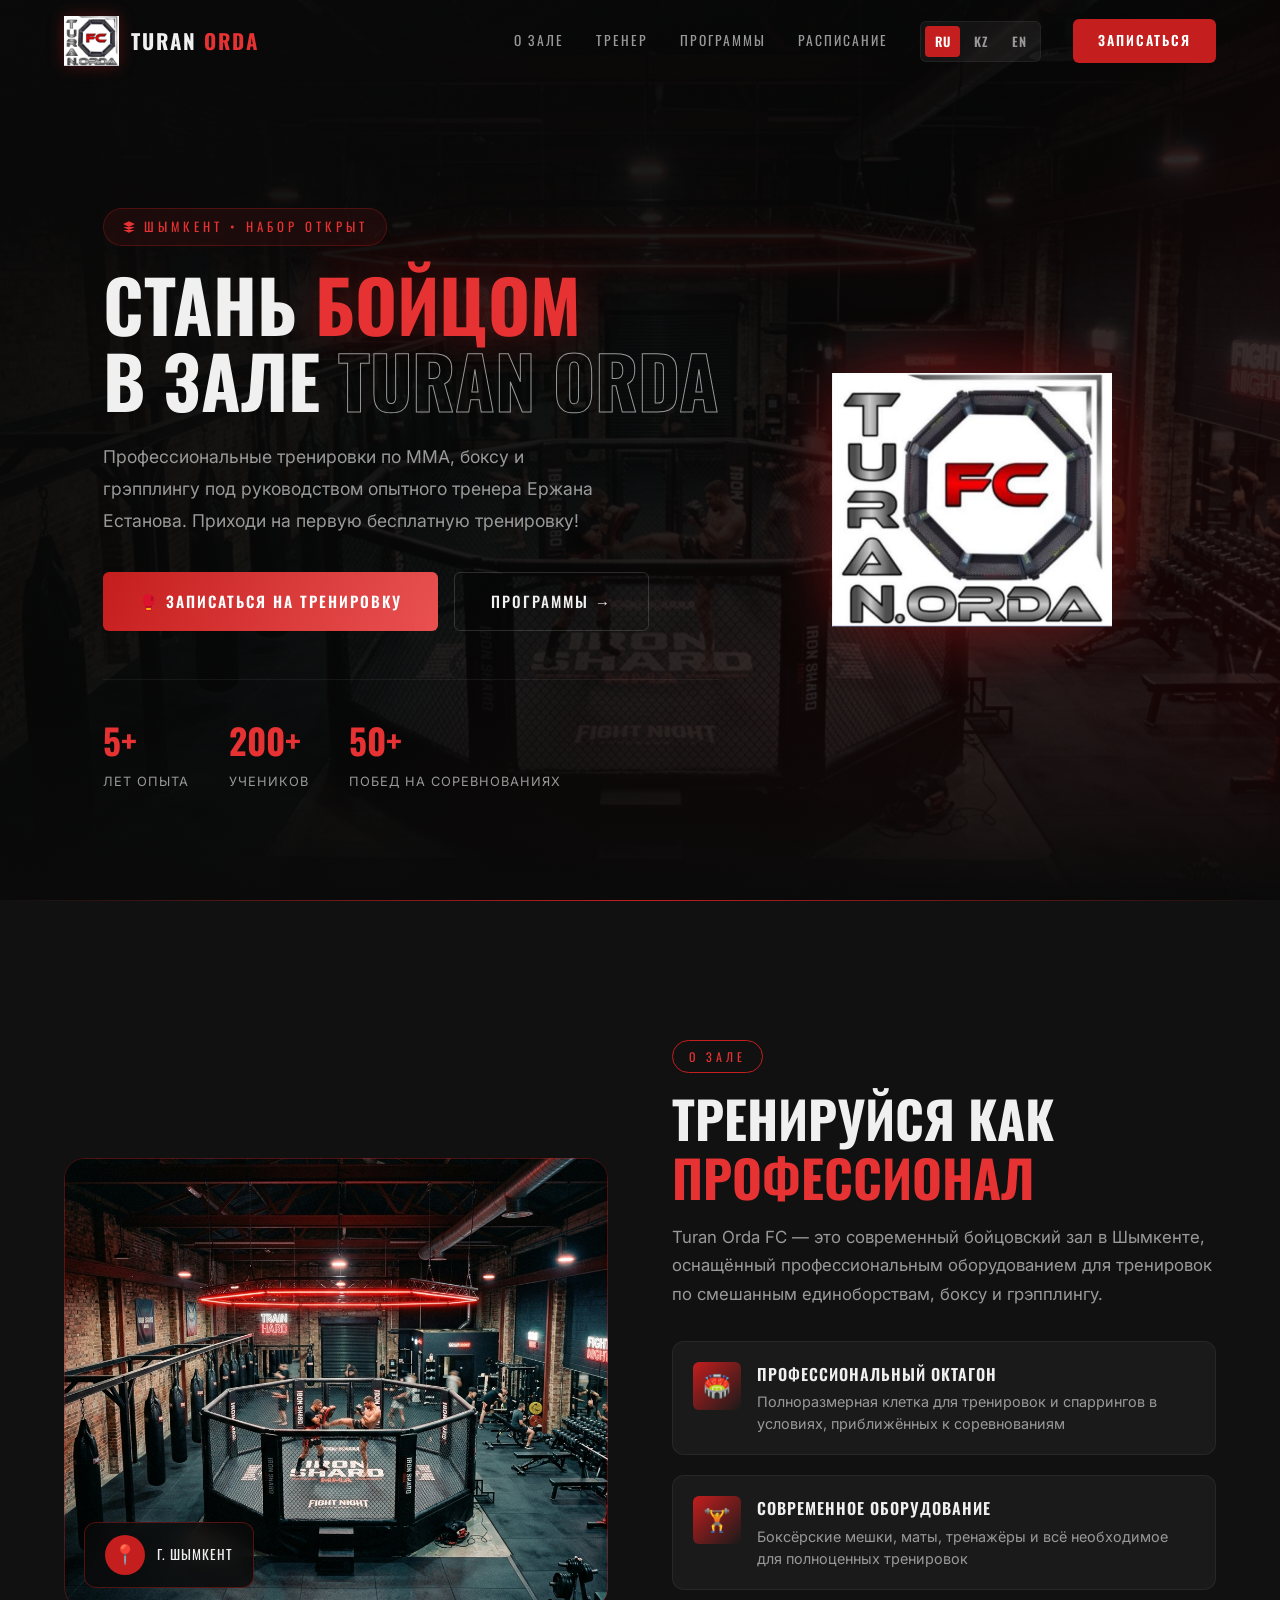
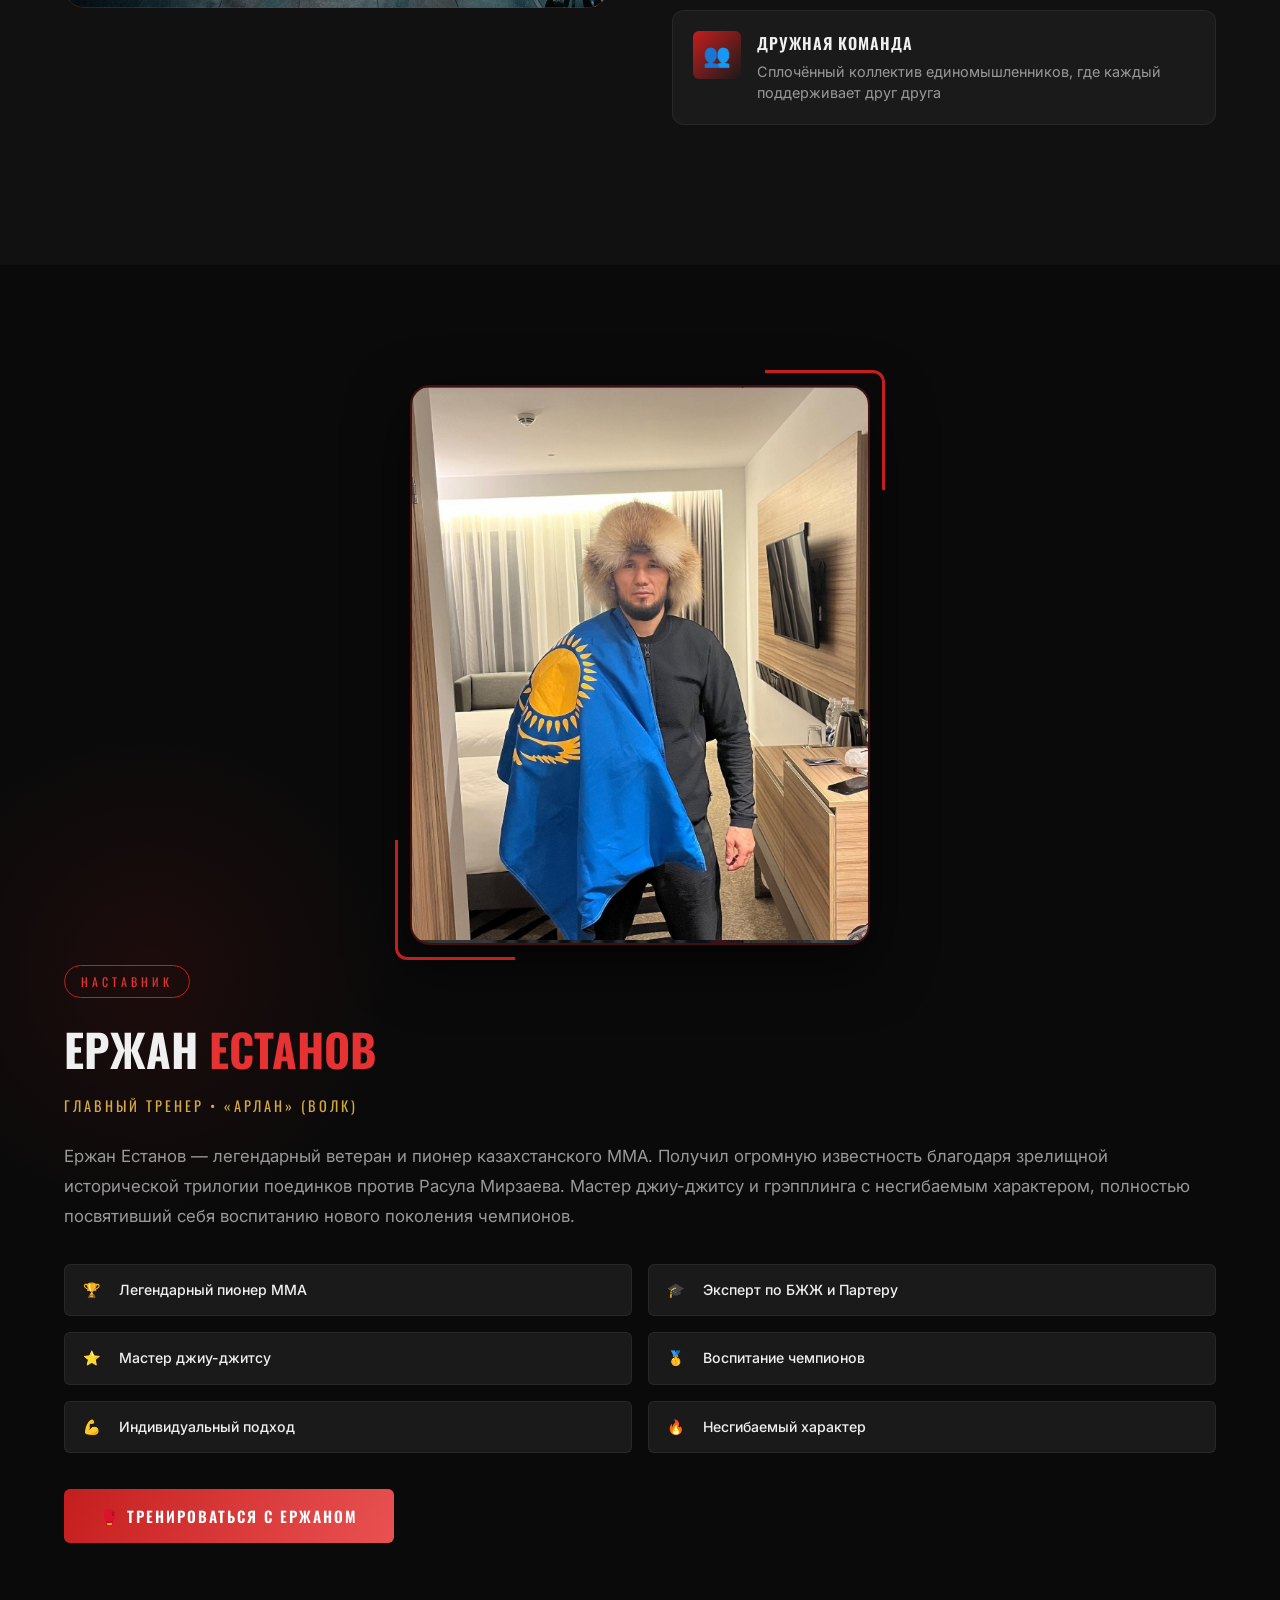
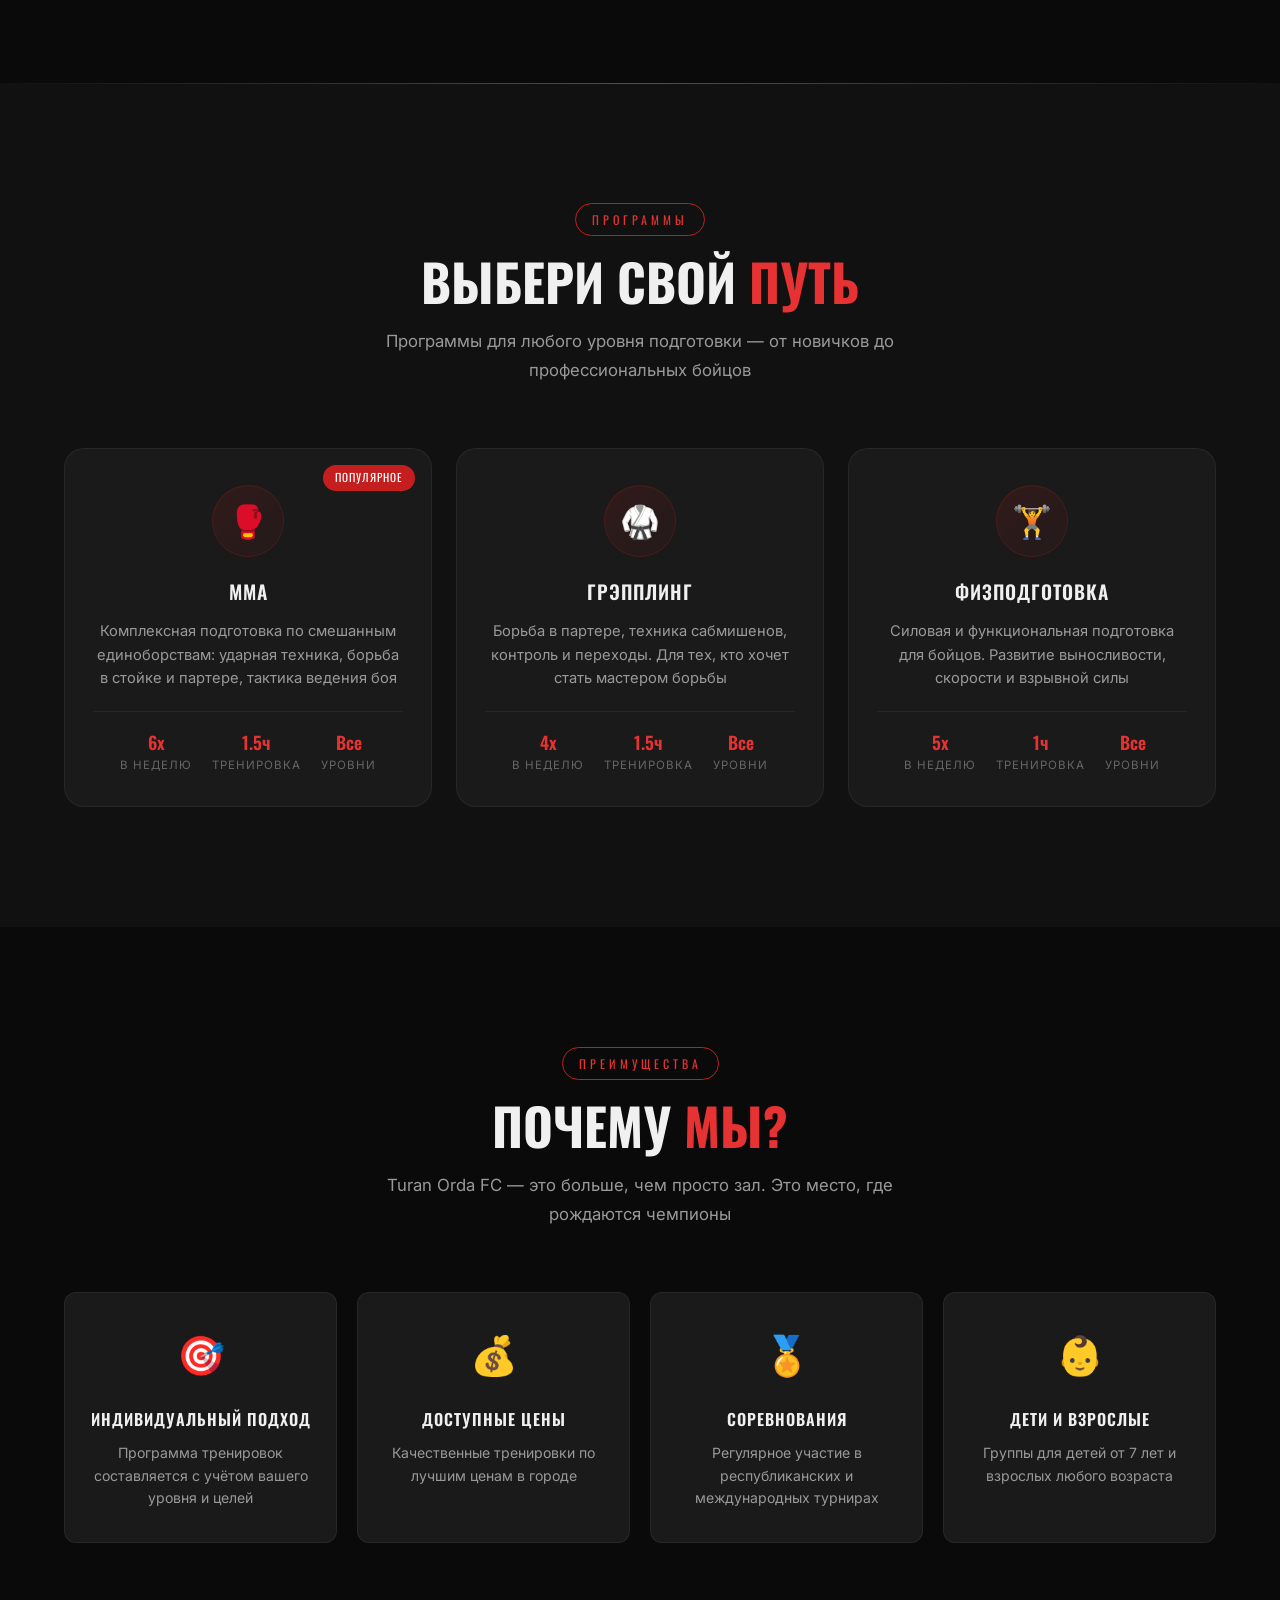
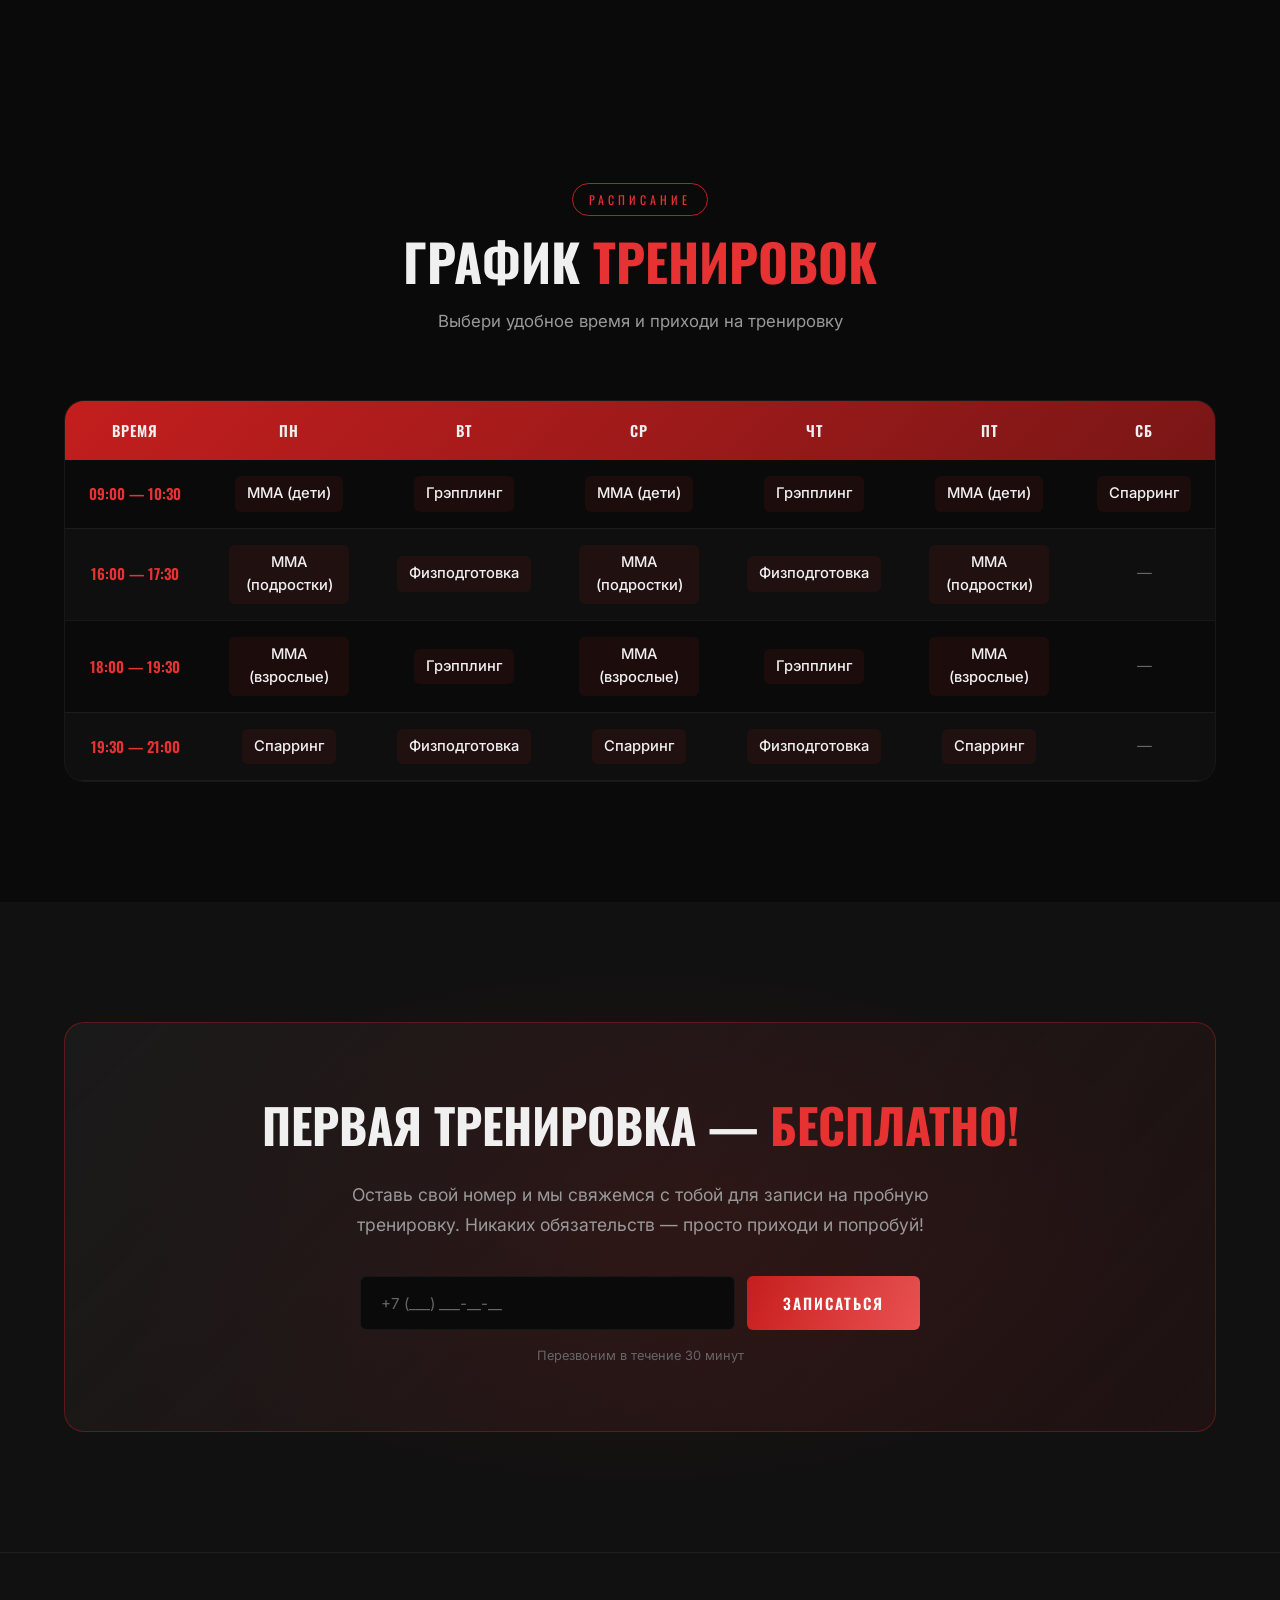
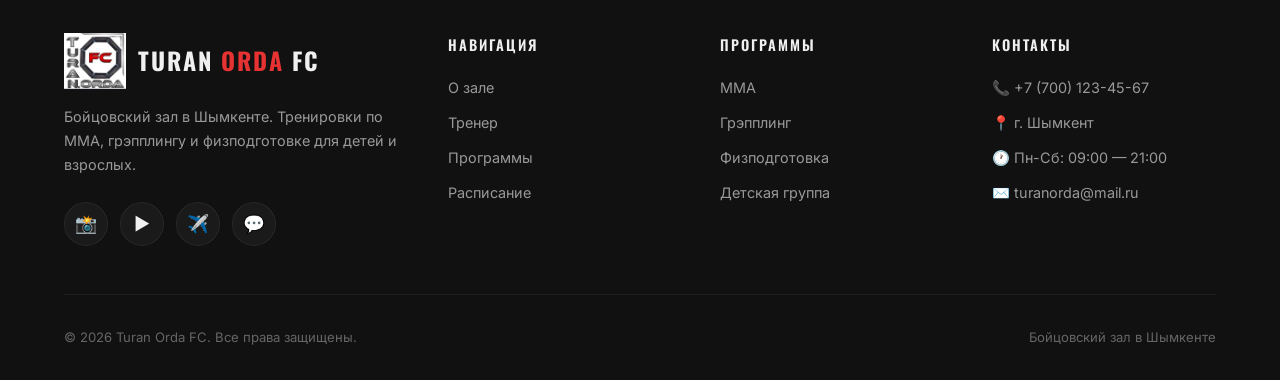
==== commit 437960dd: "Remove coach Murat Estanov and set Yerzhan Estanov as sole head coach" ====
--- a/dark/index.html
+++ b/dark/index.html
@@ -3,8 +3,8 @@
 <head>
   <meta charset="UTF-8">
   <meta name="viewport" content="width=device-width, initial-scale=1.0">
-  <meta name="description" content="Turan Orda FC — бойцовский зал в Шымкенте. Тренировки по ММА, боксу, грэпплингу под руководством тренера Мурата Естанова. Набор учеников!">
-  <meta name="keywords" content="Туран Орда, Turan Orda FC, ММА Шымкент, бокс Шымкент, бойцовский клуб, Мурат Естанов, единоборства, тренировки">
+  <meta name="description" content="Turan Orda FC — бойцовский зал в Шымкенте. Тренировки по ММА, боксу, грэпплингу под руководством тренера Ержана Естанова. Набор учеников!">
+  <meta name="keywords" content="Туран Орда, Turan Orda FC, ММА Шымкент, бокс Шымкент, бойцовский клуб, Ержан Естанов, единоборства, тренировки">
   <title>Turan Orda FC — Бойцовский зал в Шымкенте | Набор учеников</title>
   <link rel="stylesheet" href="style.css">
   <link rel="icon" type="image/png" href="images/logo.png">
@@ -58,7 +58,7 @@
         </h1>
         <p class="hero-desc" data-i18n="hero-desc">
           Профессиональные тренировки по ММА, боксу и грэпплингу под руководством 
-          опытного тренера Мурата Естанова. Приходи на первую бесплатную тренировку!
+          опытного тренера Ержана Естанова. Приходи на первую бесплатную тренировку!
         </p>
         <div class="hero-buttons">
           <button class="btn-primary" id="heroCtaBtn">
@@ -139,33 +139,33 @@
   <section class="trainer" id="trainer">
     <div class="container">
       <div class="trainer-image animate-on-scroll">
-        <img src="images/trainer.jpg" alt="Тренер Мурат Естанов" class="trainer-photo">
+        <img src="images/yerzhan.jpg" alt="Тренер Ержан Естанов" class="trainer-photo">
         <div class="trainer-photo-decoration"></div>
         <div class="trainer-photo-decoration-bottom"></div>
       </div>
       <div class="trainer-content animate-on-scroll">
         <span class="section-badge" data-i18n="trainer-badge">Наставник</span>
-        <h2 class="trainer-name" data-i18n="trainer-name">Мурат <span>Естанов</span></h2>
-        <div class="trainer-role" data-i18n="trainer-role">Главный тренер • Turan Orda FC</div>
+        <h2 class="trainer-name" data-i18n="trainer-name">Ержан <span>Естанов</span></h2>
+        <div class="trainer-role" data-i18n="trainer-role">Главный тренер • «Арлан» (Волк)</div>
         <p class="trainer-bio" data-i18n="trainer-bio">
-          Мурат Баратович Естанов (в годы бойцовской карьеры — «Акула») — двукратный чемпион мира по панкратиону, опытный тренер и боец смешанных единоборств. Его методика подготовки позволяет ученикам быстро прогрессировать и достигать высоких результатов на республиканских и международных соревнованиях. Индивидуальный подход к каждому ученику — главный принцип работы.
+          Ержан Естанов — легендарный ветеран и пионер казахстанского ММА. Получил огромную известность благодаря зрелищной исторической трилогии поединков против Расула Мирзаева. Мастер джиу-джитсу и грэпплинга с несгибаемым характером, полностью посвятивший себя воспитанию нового поколения чемпионов.
         </p>
         <div class="trainer-achievements">
           <div class="trainer-achievement">
             <span class="trainer-achievement-icon">🏆</span>
-            <span data-i18n="trainer-a1">Двукратный чемпион мира</span>
+            <span data-i18n="trainer-a1">Легендарный пионер ММА</span>
           </div>
           <div class="trainer-achievement">
             <span class="trainer-achievement-icon">🎓</span>
-            <span data-i18n="trainer-a2">Сертифицированный тренер</span>
+            <span data-i18n="trainer-a2">Эксперт по БЖЖ и Партеру</span>
           </div>
           <div class="trainer-achievement">
             <span class="trainer-achievement-icon">⭐</span>
-            <span data-i18n="trainer-a3">5+ лет тренерского опыта</span>
+            <span data-i18n="trainer-a3">Мастер джиу-джитсу</span>
           </div>
           <div class="trainer-achievement">
             <span class="trainer-achievement-icon">🥇</span>
-            <span data-i18n="trainer-a4">Подготовил 50+ чемпионов</span>
+            <span data-i18n="trainer-a4">Воспитание чемпионов</span>
           </div>
           <div class="trainer-achievement">
             <span class="trainer-achievement-icon">💪</span>
@@ -173,11 +173,11 @@
           </div>
           <div class="trainer-achievement">
             <span class="trainer-achievement-icon">🔥</span>
-            <span data-i18n="trainer-a6">Авторская методика</span>
+            <span data-i18n="trainer-a6">Несгибаемый характер</span>
           </div>
         </div>
         <button class="btn-primary" id="trainerCtaBtn">
-          <span data-i18n="trainer-btn-cta">🥊 Тренироваться с Муратом</span>
+          <span data-i18n="trainer-btn-cta">🥊 Тренироваться с Ержаном</span>
         </button>
       </div>
     </div>
@@ -492,7 +492,7 @@
         "nav-cta": "Записаться",
         "hero-tag": "Шымкент • Набор открыт",
         "hero-title": "Стань <span class=\"highlight\">бойцом</span><br>в зале <span class=\"outline-text\">Turan Orda</span>",
-        "hero-desc": "Профессиональные тренировки по ММА, боксу и грэпплингу под руководством опытного тренера Мурата Естанова. Приходи на первую бесплатную тренировку!",
+        "hero-desc": "Профессиональные тренировки по ММА, боксу и грэпплингу под руководством опытного тренера Ержана Естанова. Приходи на первую бесплатную тренировку!",
         "hero-btn-cta": "🥊 Записаться на тренировку",
         "hero-btn-programs": "Программы →",
         "hero-stat-years": "Лет опыта",
@@ -509,16 +509,16 @@
         "about-f3-title": "Дружная команда",
         "about-f3-desc": "Сплочённый коллектив единомышленников, где каждый поддерживает друг друга",
         "trainer-badge": "Наставник",
-        "trainer-name": "Мурат <span>Естанов</span>",
-        "trainer-role": "Главный тренер • Turan Orda FC",
-        "trainer-bio": "Мурат Баратович Естанов (в годы бойцовской карьеры — «Акула») — двукратный чемпион мира по панкратиону, опытный тренер и боец смешанных единоборств. Его методика подготовки позволяет ученикам быстро прогрессировать и достигать высоких результатов на республиканских и международных соревнованиях. Индивидуальный подход к каждому ученику — главный принцип работы.",
-        "trainer-a1": "Двукратный чемпион мира",
-        "trainer-a2": "Сертифицированный тренер",
-        "trainer-a3": "5+ лет тренерского опыта",
-        "trainer-a4": "Подготовил 50+ чемпионов",
+        "trainer-name": "Ержан <span>Естанов</span>",
+        "trainer-role": "Главный тренер • «Арлан» (Волк)",
+        "trainer-bio": "Ержан Естанов — легендарный ветеран и пионер казахстанского ММА. Получил огромную известность благодаря зрелищной исторической трилогии поединков против Расула Мирзаева. Мастер джиу-джитсу и грэпплинга с несгибаемым характером, полностью посвятивший себя воспитанию нового поколения чемпионов.",
+        "trainer-a1": "Легендарный пионер ММА",
+        "trainer-a2": "Эксперт по БЖЖ и Партеру",
+        "trainer-a3": "Мастер джиу-джитсу",
+        "trainer-a4": "Воспитание чемпионов",
         "trainer-a5": "Индивидуальный подход",
-        "trainer-a6": "Авторская методика",
-        "trainer-btn-cta": "🥊 Тренироваться с Муратом",
+        "trainer-a6": "Несгибаемый характер",
+        "trainer-btn-cta": "🥊 Тренироваться с Ержаном",
         "programs-badge": "Программы",
         "programs-title": "Выбери свой <span>путь</span>",
         "programs-subtitle": "Программы для любого уровня подготовки — от новичков до профессиональных бойцов",
@@ -595,7 +595,7 @@
         "nav-cta": "Жазылу",
         "hero-tag": "Шымкент • Қабылдау ашық",
         "hero-title": "Turan Orda<br>залында <span class=\"highlight\">жауынгер</span> бол",
-        "hero-desc": "Тәжірибелі жаттықтырушы Мұрат Естановтың жетекшілігімен ММА, бокс және грэпплинг бойынша кәсіби жаттығулар. Бірінші тегін жаттығуға кел!",
+        "hero-desc": "Тәжірибелі жаттықтырушы Ержан Естановтың жетекшілігімен ММА, бокс және грэпплинг бойынша кәсіби жаттығулар. Бірінші тегін жаттығуға кел!",
         "hero-btn-cta": "🥊 Жаттығуға жазылу",
         "hero-btn-programs": "Бағдарламалар →",
         "hero-stat-years": "Жылдық тәжірибе",
@@ -610,18 +610,18 @@
         "about-f2-title": "Заманауи жабдықтар",
         "about-f2-desc": "Бокс қаптары, маттар, тренажерлер және толыққанды жаттығуларға қажетті барлық нәрсе",
         "about-f3-title": "Ұйымшыл ұжым",
-        "about-f3-desc": "Өзін-өзі дамыту жолында әрқайсысы бір-бірін қолдайтын пікірлестердің ұйымшыл ұжымы.",
+        "about-f3-desc": "Өзін-өзі дамыту жолында әрқайсысы бір-бірін қолдайтын пікірлестердин ұйымшыл ұжымы.",
         "trainer-badge": "Бас бапкер",
-        "trainer-name": "Мұрат <span>Естанов</span>",
-        "trainer-role": "Бас жаттықтырушы • Turan Orda FC",
-        "trainer-bio": "Мұрат Баратович Естанов (жекпе-жек жылдарында — «Акула») — панкратионнан екі дүркін әлем чемпионы, аралас жекпе-жектен тәжірибелі жаттықтырушы және бапкер. Оның бірегей жаттықтыру тәсілі шәкірттердің жылдам дамуына және республикалық пен халықаралық жарыстарда жоғары нәтижелерге қол жеткізуіне мүмкіндік береді. Әр шәкіртке жеке көзқарас — жұмыстың басты принципі.",
-        "trainer-a1": "Екі дүркін әлем чемпионы",
-        "trainer-a2": "Сертификатталған бапкер",
-        "trainer-a3": "5+ жылдық бапкерлік тәжірибе",
-        "trainer-a4": "50+ дайындалған чемпиондар",
+        "trainer-name": "Ержан <span>Естанов</span>",
+        "trainer-role": "Бас бапкер • «Арлан» (Көкжал)",
+        "trainer-bio": "Ержан Естанов — қазақстандық ММА-дің аңызға айналған ардагері және пионері. Расул Мирзаевқа қарсы өткен тарихи жекпе-жек трилогиясы арқылы кеңінен танымал. Жас чемпиондарды тәрбиелеуге өзін толықтай арнаған, қайсар мінезді джиу-джитсу мен грэпплинг шебері.",
+        "trainer-a1": "ММА аңыз пионері",
+        "trainer-a2": "БЖЖ және партер сарапшысы",
+        "trainer-a3": "Джиу-джитсу шебері",
+        "trainer-a4": "Чемпиондарды тәрбиелеу",
         "trainer-a5": "Жеке тәсіл",
-        "trainer-a6": "Авторлық әдістеме",
-        "trainer-btn-cta": "🥊 Мұратпен бірге жаттығу",
+        "trainer-a6": "Қайсар мінез",
+        "trainer-btn-cta": "🥊 Ержанмен бірге жаттығу",
         "programs-badge": "Бағдарламалар",
         "programs-title": "Өз <span>жолыңды</span> таңда",
         "programs-subtitle": "Кез келген дайындық деңгейіне арналған бағдарламалар — жаңадан бастаушылардан кәсіпқойларға дейін",
@@ -698,7 +698,7 @@
         "nav-cta": "Join Us",
         "hero-tag": "Shymkent • Enrollment Open",
         "hero-title": "Become a <span class=\"highlight\">fighter</span><br>at <span class=\"outline-text\">Turan Orda</span> gym",
-        "hero-desc": "Professional training in MMA, Boxing, and Grappling under the guidance of experienced coach Murat Estanov. Come to your first free class!",
+        "hero-desc": "Professional training in MMA, Boxing, and Grappling under the guidance of experienced coach Yerzhan Estanov. Come to your first free class!",
         "hero-btn-cta": "🥊 Join Training Now",
         "hero-btn-programs": "Programs →",
         "hero-stat-years": "Years Experience",
@@ -715,16 +715,16 @@
         "about-f3-title": "Friendly Crew",
         "about-f3-desc": "A tight-knit community of like-minded individuals supporting each other on the path of self-improvement.",
         "trainer-badge": "Head Coach",
-        "trainer-name": "Murat <span>Estanov</span>",
-        "trainer-role": "Head Coach • Founder of Turan Orda FC",
-        "trainer-bio": "Murat Baratovich Estanov (known in his fighting years as 'Shark') is a two-time world champion in pankration, an experienced coach, and mixed martial arts fighter. His training methodology allows students to progress rapidly and achieve high results in republic and international competitions. An individual approach to each student is the main principle of work.",
-        "trainer-a1": "Two-time World Champion",
-        "trainer-a2": "Certified Trainer",
-        "trainer-a3": "5+ Years Coaching Experience",
-        "trainer-a4": "50+ Champions Trained",
+        "trainer-name": "Yerzhan <span>Estanov</span>",
+        "trainer-role": "Head Coach • \"Arlan\" (Wolf)",
+        "trainer-bio": "Yerzhan Estanov is a legendary veteran and pioneer of Kazakh MMA. He gained immense fame throughout CIS due to his spectacular historical trilogy of fights against Rasul Mirzaev. A BJJ and grappling master with an iron character, fully dedicated to raising a new generation of champions.",
+        "trainer-a1": "Legendary MMA Pioneer",
+        "trainer-a2": "BJJ & Grappling Expert",
+        "trainer-a3": "BJJ Master",
+        "trainer-a4": "Raising Champions",
         "trainer-a5": "Individual Approach",
-        "trainer-a6": "Author's Methodology",
-        "trainer-btn-cta": "🥊 Train with Murat",
+        "trainer-a6": "Iron Character",
+        "trainer-btn-cta": "🥊 Train with Yerzhan",
         "programs-badge": "Programs",
         "programs-title": "Choose Your <span>Path</span>",
         "programs-subtitle": "We offer programs tailored for both complete beginners and seasoned athletes aiming for the top.",
